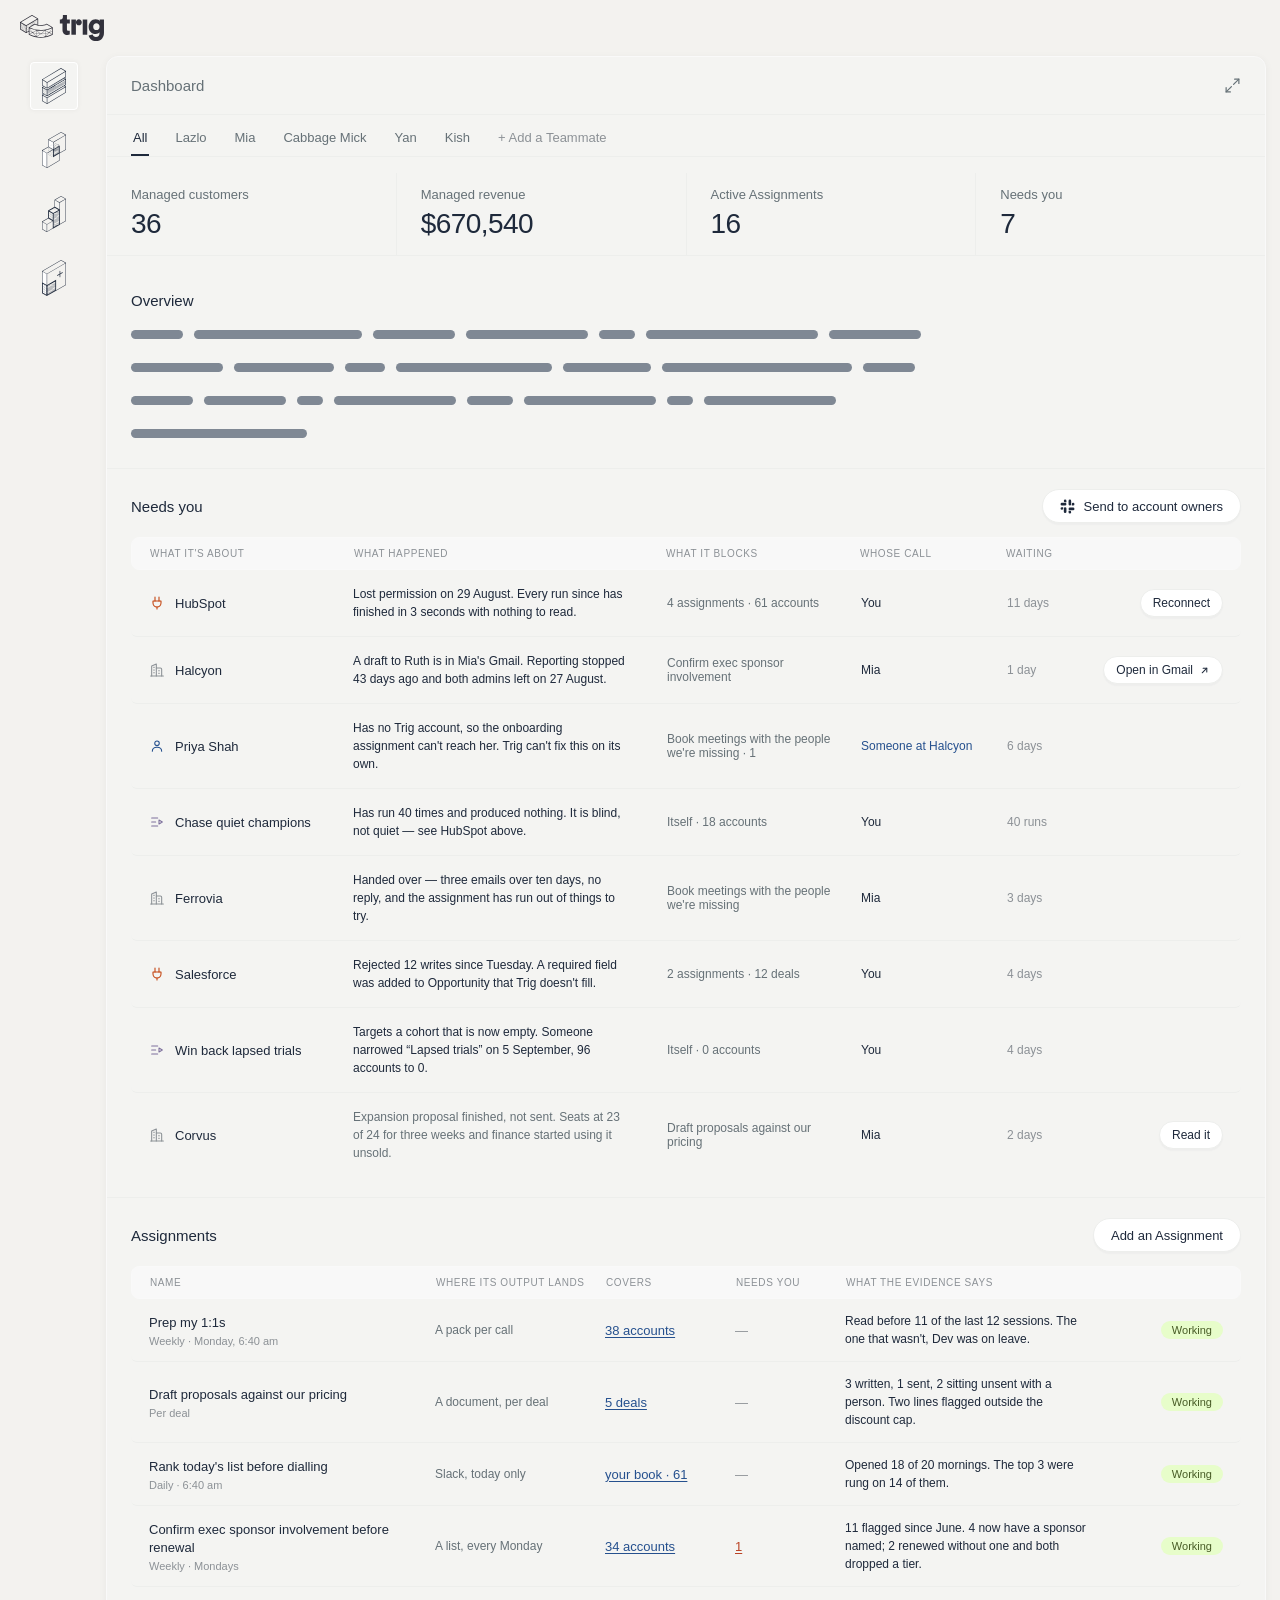
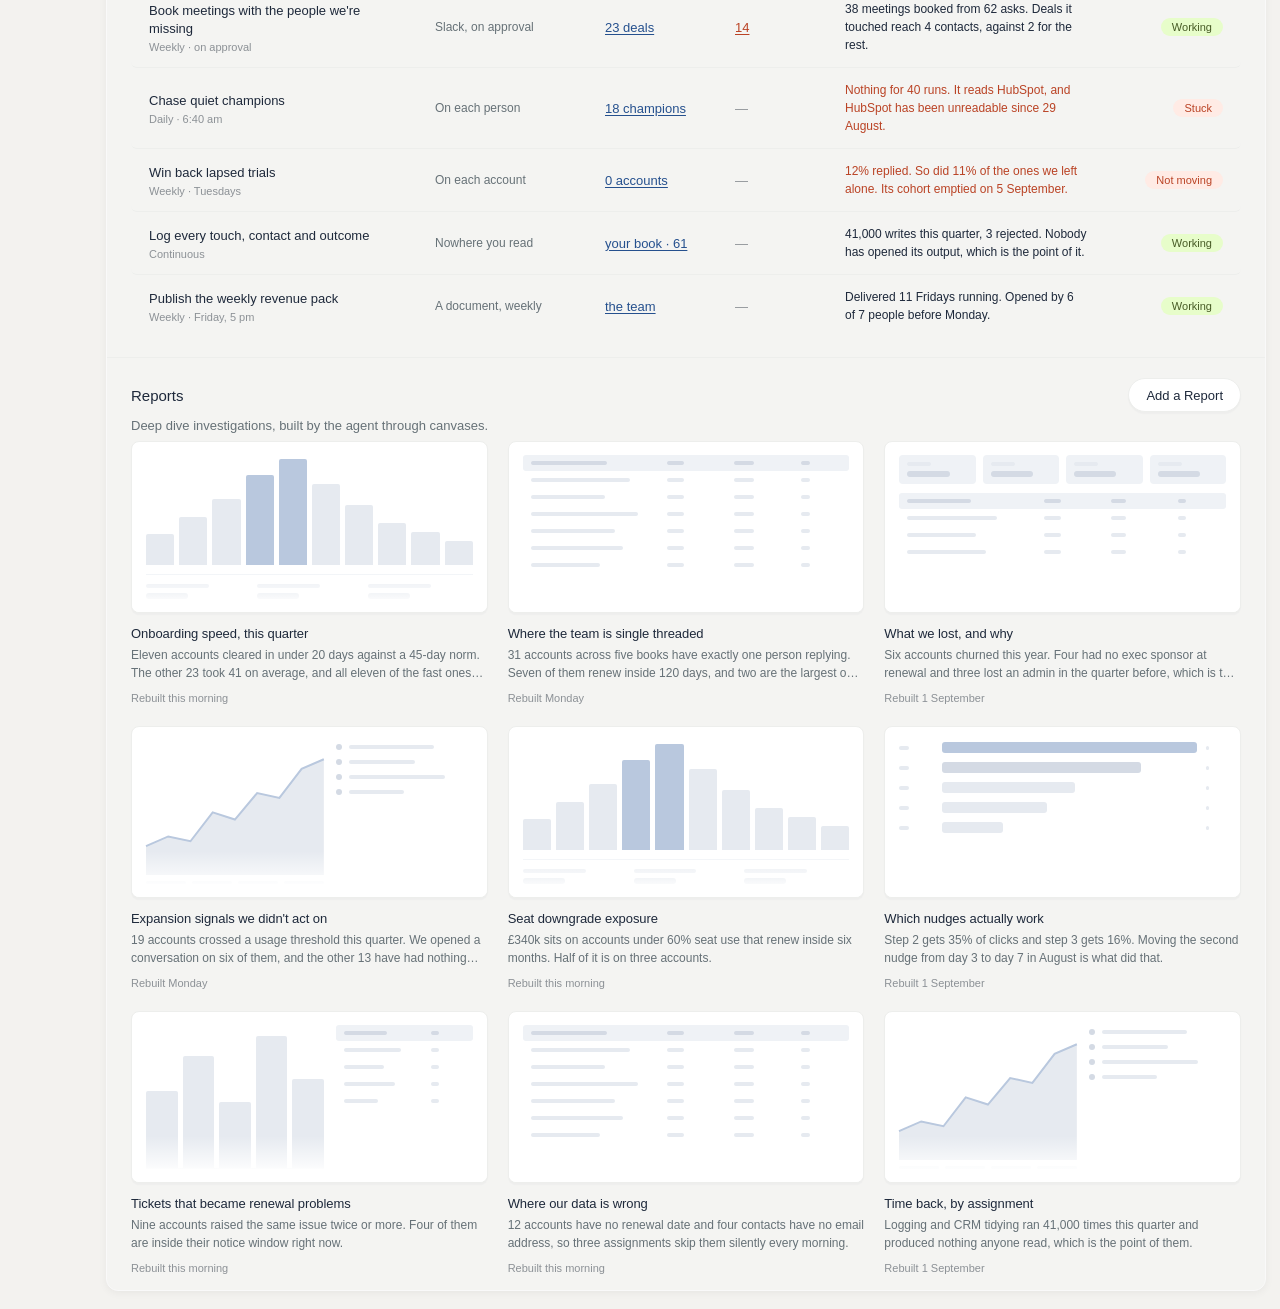
==== index.html @ 03ea517f "Trig prototype: shell, dashboard, needs, assignments, reports" ====
<!doctype html>
<html lang="en-GB">
<head>
<meta charset="utf-8">
<meta name="viewport" content="width=device-width, initial-scale=1">
<title>Dashboard &middot; Trig</title>
<link rel="stylesheet" href="styles.css">
</head>
<body data-section="dashboard" data-page="dashboard">
<div class="app">

  <div class="body" data-shell>

    <main class="panel">

      <div class="titlebar">
        <h1>Dashboard</h1>
        <span class="expand" aria-hidden="true"><svg width="17" height="17" viewBox="0 0 24 24" fill="none" stroke="currentColor" stroke-width="1.7" stroke-linecap="round" stroke-linejoin="round"><path d="M15 3h6v6"/><path d="M9 21H3v-6"/><path d="M21 3l-7.5 7.5"/><path d="M3 21l7.5-7.5"/></svg></span>
      </div>

      <nav class="tabs" aria-label="Teammates">
      <a class="tab" href="#" aria-current="true">All</a>
      <a class="tab" href="#" >Lazlo</a>
      <a class="tab" href="#" >Mia</a>
      <a class="tab" href="#" >Cabbage Mick</a>
      <a class="tab" href="#" >Yan</a>
      <a class="tab" href="#" >Kish</a>
      <a class="tab add" href="#">+ Add a Teammate</a>
      </nav>

      <dl class="stats">
      <div class="stat"><dt>Managed customers</dt><dd>36</dd></div>
      <div class="stat"><dt>Managed revenue</dt><dd>$670,540</dd></div>
      <div class="stat"><dt>Active Assignments</dt><dd>16</dd></div>
      <div class="stat"><dt>Needs you</dt><dd id="needs-count">3</dd></div>
      </dl>

      <section class="overview">
        <h2>Overview</h2>
        <div class="line"><span class="flow prose"><i style="width:52px"></i><i style="width:168px"></i><i style="width:82px"></i><i style="width:122px"></i><i style="width:36px"></i><i style="width:172px"></i><i style="width:92px"></i></span></div>
        <div class="line"><span class="flow prose"><i style="width:92px"></i><i style="width:100px"></i><i style="width:40px"></i><i style="width:156px"></i><i style="width:88px"></i><i style="width:190px"></i><i style="width:52px"></i></span></div>
        <div class="line"><span class="flow prose"><i style="width:62px"></i><i style="width:82px"></i><i style="width:26px"></i><i style="width:122px"></i><i style="width:46px"></i><i style="width:132px"></i><i style="width:26px"></i><i style="width:132px"></i></span></div>
        <div class="line"><span class="flow prose"><i style="width:176px"></i></span></div>
      </section>

      <section>
        <div class="section-head">
          <h2>Needs you</h2>
          <button class="btn" type="button"><svg width="15" height="15" viewBox="0 0 24 24" fill="currentColor" aria-hidden="true"><path d="M5.1 15.1a2.1 2.1 0 1 1-2.1-2.1h2.1v2.1Zm1 0a2.1 2.1 0 0 1 4.2 0v5.2a2.1 2.1 0 1 1-4.2 0v-5.2Z"/><path d="M8.2 5.1a2.1 2.1 0 1 1 2.1-2.1v2.1H8.2Zm0 1a2.1 2.1 0 0 1 0 4.2H3a2.1 2.1 0 1 1 0-4.2h5.2Z"/><path d="M18.9 8.2a2.1 2.1 0 1 1 2.1 2.1h-2.1V8.2Zm-1 0a2.1 2.1 0 0 1-4.2 0V3a2.1 2.1 0 1 1 4.2 0v5.2Z"/><path d="M15.8 18.9a2.1 2.1 0 1 1-2.1 2.1v-2.1h2.1Zm0-1a2.1 2.1 0 0 1 0-4.2H21a2.1 2.1 0 1 1 0 4.2h-5.2Z"/></svg> Send to account owners</button>
        </div>
        <div class="table needs" id="needs-list"></div>
      </section>

      <div class="divider"></div>

      <section>
        <div class="section-head">
          <h2>Assignments</h2>
          <button class="btn" type="button">Add an Assignment</button>
        </div>
        <p class="filter-note" id="assignments-note"></p>
        <div class="table assignments" id="assignments-list"></div>
      </section>

      <div class="divider"></div>

      <section class="pad-bottom">
        <div class="section-head">
          <div>
            <h2>Reports</h2>
          </div>
          <button class="btn" type="button">Add a Report</button>
        </div>
        <p class="section-sub">Deep dive investigations, built by the agent through canvases.</p>
        <p class="filter-note" id="reports-note"></p>
        <div class="reports-grid" id="reports-grid"></div>
      </section>

    </main>
  </div>
</div>
<div id="scrim" data-open="false"></div>
<aside id="drawer" data-open="false" aria-label="Review"></aside>
<script type="module" src="shell.js"></script>
<script type="module" src="filter.js"></script>
<script type="module" src="needs.js"></script>
<script type="module" src="reports.js"></script>
<script type="module" src="assignments.js"></script>
</body>
</html>
---- styles.css ----
/* Trig prototype — the "countries" layer.
   Tokens lifted from Core 2026, node 1945-17562. */

:root {
  --page:   #f3f2ef;
  --panel:  #f4f4f2;
  --panel2: #f8f8f8;
  --edge:   #f9f9f9;
  --rule:   #edeeec;
  --white:  #ffffff;
  --hair:   #dbdbdb;

  --ink:    #1e293b;
  --ink-2:  #667177;
  --ink-3:  #8c9196;

  --shadow-card: 0 2px 8px 0 rgba(0, 0, 0, 0.05);
  --shadow-nav:  0 2px 1px rgba(140, 145, 150, 0.05);

  /* flow — the three greek weights */
  --flow-1: #7f8894; /* prose */
  --flow-2: #9aa0aa; /* names */
  --flow-3: #c3c7cd; /* data */

  --good-bg: #e7fdca;
  --good-fg: #475b25;

  /* Type. Five sizes, all of them already load-bearing in the Assignments
     table: 10 column heads, 11 secondary, 12 body, 13 row content,
     15 titles. Nothing in a layout may invent a sixth. The one exception
     is --t-figure, for the dashboard's hero numbers only. */
  --t-label: 10px;
  --t-xs:    11px;
  --t-sm:    12px;
  --t-md:    13px;
  --t-lg:    15px;
  --t-figure: 28px;

  /* Leading is bound to the size, so a component can't set its own. */
  --lh-xs: 16px;
  --lh-sm: 18px;
  --lh-md: 20px;
  --lh-lg: 22px;

  --r-sm: 4px;
  --r-md: 8px;
  --r-lg: 12px;
  --r-pill: 48px;
}

*, *::before, *::after { box-sizing: border-box; }

html, body {
  margin: 0;
  padding: 0;
  background: var(--page);
  color: var(--ink);
  font-family: "Helvetica Neue", Inter, -apple-system, BlinkMacSystemFont, Roboto, "Segoe UI", sans-serif;
  -webkit-font-smoothing: antialiased;
  -moz-osx-font-smoothing: grayscale;
}

/* ---------------------------------------------------------------- shell */

.app { min-height: 100vh; display: flex; flex-direction: column; }

.logobar { height: 56px; display: flex; align-items: center; padding: 0 20px; flex: none; }
.logobar img { width: 84px; height: auto; display: block; }

.body { position: relative; flex-grow: 1; display: flex; gap: 12px; padding: 0 14px 18px; min-height: 0; }

/* ------------------------------------------------------------------ rail
   Figma node 1952:17944. 48px tiles, 4px radius, 16px gap, 16/6 padding.
   Interaction ported from frontend/src/layout/components/SideNav. */

.rail {
  width: 80px; flex: none;
  display: flex; flex-direction: column; align-items: center;
  padding: 6px 16px;
  gap: 16px;
}
.rail a {
  width: 48px; height: 48px; border-radius: var(--r-sm);
  display: flex; align-items: center; justify-content: center;
  text-decoration: none; position: relative;
  border: 0.5px solid transparent;
  transition: background-color 120ms ease, border-color 120ms ease;
}
.rail a img { width: 24px; height: 36px; display: block; }

/* hover — bg only, no border (matches hover:bg-grey-100) */
.rail a:hover { background: var(--panel); }

/* active — bg + hairline white border + the 2px ambient shadow */
.rail a[aria-current="page"] {
  background: var(--panel);
  border-color: var(--white);
  filter: drop-shadow(0 0 2px rgba(0, 0, 0, 0.05));
}

/* ---------------------------------------------------------------- subnav
   Overlays when hovered; takes layout space when pinned. */

.subnav {
  position: absolute; left: 94px; top: 0; bottom: 0; z-index: 5;
  width: 200px; flex: none;
  background: var(--panel2);
  border: 1px solid var(--white);
  border-radius: var(--r-lg);
  box-shadow: var(--shadow-card);
  display: flex; flex-direction: column;
  overflow: hidden;
  opacity: 0; visibility: hidden; transform: translateX(-6px);
  transition: opacity 120ms ease, transform 120ms ease, visibility 0s linear 120ms;
}
.subnav[data-open="true"] {
  opacity: 1; visibility: visible; transform: none;
  transition: opacity 120ms ease, transform 120ms ease, visibility 0s;
}
.app[data-pinned="true"] .subnav { position: relative; left: 0; }

.subnav header {
  display: flex; align-items: center; justify-content: space-between;
  padding: 12px 16px; border-bottom: 1px solid var(--rule);
}
.subnav header h2 { margin: 0; font-size: var(--t-md); font-weight: 500; }
.subnav .pin {
  border: 0; background: none; padding: 4px; margin: -4px;
  color: var(--ink-2); cursor: pointer; display: flex; line-height: 0;
}
.subnav .pin:hover { color: var(--ink); }
.app[data-pinned="true"] .subnav .pin { color: var(--ink); }
.app[data-pinned="true"] .subnav .pin svg { transform: rotate(180deg); }

.subnav ul { list-style: none; margin: 0; padding: 8px; display: flex; flex-direction: column; gap: 2px; }
.subnav li a {
  display: block; padding: 8px 12px; border-radius: 6px;
  font-size: var(--t-md); color: var(--ink); text-decoration: none;
}
.subnav li a:hover { background: var(--panel); }
.subnav li a[aria-current="page"] { background: var(--white); box-shadow: var(--shadow-nav); font-weight: 500; }

.panel {
  flex-grow: 1; min-width: 0;
  background: var(--panel);
  border: 1px solid var(--edge);
  border-radius: var(--r-lg);
  box-shadow: var(--shadow-card);
  display: flex; flex-direction: column;
  overflow: hidden;
}

/* ------------------------------------------------------------- titlebar */

.titlebar {
  position: relative; height: 58px; flex: none;
  display: flex; align-items: center; padding: 0 24px;
  border-bottom: 1px solid var(--rule);
}
.titlebar h1 { margin: 0; font-size: var(--t-lg); font-weight: 400; color: var(--ink-2); }
.titlebar .expand { position: absolute; right: 24px; color: var(--ink-2); display: flex; }

/* ----------------------------------------------------------------- tabs */

.tabs {
  display: flex; align-items: flex-end; gap: 24px;
  padding: 15px 24px 0;
  border-bottom: 1px solid var(--rule);
}
.tab {
  font-size: var(--t-md); color: var(--ink-2); text-decoration: none;
  padding: 0 2px 9px; border-bottom: 2px solid transparent;
}
.tab[aria-current="true"] { color: var(--ink); border-bottom-color: var(--ink); }
.tab.add { color: var(--ink-3); }

/* ---------------------------------------------------------------- stats */

.stats { display: flex; border-bottom: 1px solid var(--rule); }
.stat { flex: 1 1 0; padding: 14px 24px; min-width: 0; }
.stat + .stat { border-left: 1px solid var(--rule); }
.stat dt { font-size: var(--t-md); color: var(--ink-2); margin: 0 0 5px; }
.stat dd {
  margin: 0; font-size: var(--t-figure); line-height: 34px; font-weight: 300;
  letter-spacing: -0.02em; font-variant-numeric: tabular-nums;
}

/* -------------------------------------------------------------- section */

.section-head {
  display: flex; align-items: center; justify-content: space-between;
  padding: 20px 24px 14px;
}
.section-head h2 { margin: 0; font-size: var(--t-lg); font-weight: 500; }

.btn {
  display: inline-flex; align-items: center; gap: 9px;
  height: 34px; padding: 0 17px;
  border: 1px solid var(--rule); border-radius: var(--r-pill);
  background: var(--white); box-shadow: var(--shadow-nav);
  font: inherit; font-size: var(--t-md); font-weight: 500; color: var(--ink);
  text-decoration: none; cursor: pointer;
}

.divider { height: 1px; background: var(--rule); margin-top: 20px; }

/* ----------------------------------------------------------------- flow
   Unreadable by design: structure only, no content to assess yet. */

.flow { display: inline-flex; align-items: center; flex-wrap: wrap; gap: 8px; }
.flow i {
  display: block; height: 4px; border-radius: 2px;
  background: var(--flow-3);
}
.flow.prose { gap: 11px; }
.flow.prose i { height: 9px; border-radius: 5px; background: var(--flow-1); }
.flow.name { gap: 9px; }
.flow.name i { height: 5px; border-radius: 3px; background: var(--flow-2); }
.flow.cell i { background: var(--flow-2); }

.overview { padding: 20px 24px 26px; border-bottom: 1px solid var(--rule); }
.overview h2 { margin: 0 0 16px; font-size: var(--t-lg); font-weight: 500; }
.overview .line + .line { margin-top: 15px; }

/* ---------------------------------------------------------------- table */

.table { padding: 0 24px; }
.table .row {
  display: grid;
  grid-template-columns: 1fr 300px 300px 300px 300px;
  align-items: center;
}
.table.has-status .row { grid-template-columns: 1fr 300px 300px 300px 300px 190px; }

.table .row.head {
  background: var(--panel2);
  border: 1px solid var(--edge);
  border-radius: var(--r-md);
  padding: 10px 18px;
  font-size: var(--t-label);
  letter-spacing: 0.06em;
  text-transform: uppercase;
  color: var(--ink-3);
}
.table .row.item { padding: 15px 18px; border-bottom: 1px solid var(--rule); }
.table .row.item:last-child { border-bottom: 0; }

.status-good {
  display: inline-block; width: 34px; height: 10px; border-radius: 5px;
  background: var(--good-fg); opacity: 0.55;
  box-shadow: 0 0 0 5px var(--good-bg);
  margin-left: 5px;
}
.status-idle { display: inline-flex; align-items: center; gap: 7px; }
.status-idle::before {
  content: ""; width: 9px; height: 9px; border-radius: 50%;
  border: 1.5px solid var(--flow-2);
}
.status-idle::after {
  content: ""; width: 34px; height: 4px; border-radius: 2px; background: var(--flow-2);
}

/* ---------------------------------------------------------------- cards */

.cards { padding: 0 24px 8px; display: flex; flex-wrap: wrap; gap: 14px; }
.cards .card {
  flex: 1 1 calc(33.333% - 10px); min-width: 0; height: 64px;
  background: var(--panel2);
  border: 1px solid var(--edge);
  border-radius: var(--r-md);
  box-shadow: var(--shadow-nav);
}

.pad-bottom { padding-bottom: 8px; }

/* ---------------------------------------------------------- needs action */

.table.needs .row { grid-template-columns: 186px 1fr 176px 128px 66px 132px; gap: 18px; }
.table .row.need { cursor: pointer; border-radius: 6px; }
.table .row.need:hover { background: var(--panel2); }
.table .row.need:focus-visible { outline: 2px solid var(--ink); outline-offset: -2px; }
.table .row.need[data-selected] { background: var(--white); box-shadow: var(--shadow-nav); }

.need-name { display: flex; align-items: center; gap: 10px; font-size: var(--t-md); font-weight: 500; padding-right: 12px; }

/* The subject glyph is the only thing that says whether a row is about a
   customer or about our own plumbing. It changes whether you act at all. */
.need-glyph { width: 16px; height: 16px; flex: none; color: var(--ink-3); }
.need-glyph svg { width: 16px; height: 16px; display: block; }
.need[data-subject="tool"]       .need-glyph { color: #c2410c; }
.need[data-subject="assignment"] .need-glyph { color: #7c6f9c; }
.need[data-subject="person"]     .need-glyph { color: #25508e; }

/* "whose" carries the yours / someone-else's split at row level */
.need-meta.whose { color: var(--ink); }
.need[data-subject="person"] .need-meta.whose { color: #25508e; }

.drawer-kind {
  display: flex; align-items: center; gap: 7px;
  margin: 0 0 6px !important; font-size: var(--t-xs); letter-spacing: 0.06em;
  text-transform: uppercase; color: var(--ink-3) !important;
}

.need-line { font-size: var(--t-sm); line-height: var(--lh-sm); padding-right: 24px; }
.need-meta { font-size: var(--t-sm); color: var(--ink-2); }
.need-age  { font-size: var(--t-sm); color: var(--ink-3); font-variant-numeric: tabular-nums; }
.need-verb { display: flex; justify-content: flex-end; }

.btn.sm { height: 28px; padding: 0 12px; font-size: var(--t-sm); gap: 6px; }
.btn.primary { background: var(--ink); border-color: var(--ink); color: var(--white); }

/* --------------------------------------------------------------- drawer */

#scrim {
  position: fixed; inset: 0; background: rgba(0, 0, 0, 0.1); z-index: 40;
  opacity: 0; visibility: hidden; transition: opacity 140ms ease, visibility 0s linear 140ms;
}
#scrim[data-open="true"] { opacity: 1; visibility: visible; transition: opacity 140ms ease, visibility 0s; }

#drawer {
  position: fixed; top: 12px; right: 12px; bottom: 12px; width: 640px; z-index: 50;
  background: var(--panel);
  border: 1px solid var(--white);
  border-radius: var(--r-lg);
  box-shadow: 0 24px 48px rgba(15, 12, 8, 0.16), 0 8px 16px rgba(15, 12, 8, 0.08);
  display: flex; flex-direction: column; overflow: hidden;
  transform: translateX(16px); opacity: 0; visibility: hidden;
  transition: transform 160ms ease, opacity 160ms ease, visibility 0s linear 160ms;
}
#drawer[data-open="true"] {
  transform: none; opacity: 1; visibility: visible;
  transition: transform 160ms ease, opacity 160ms ease, visibility 0s;
}

#drawer header {
  display: flex; align-items: flex-start; justify-content: space-between; gap: 16px;
  padding: 18px 22px 15px; border-bottom: 1px solid var(--rule); flex: none;
}
#drawer header h2 { margin: 0 0 4px; font-size: var(--t-lg); font-weight: 500; letter-spacing: -0.005em; }
#drawer header p  { margin: 0; font-size: var(--t-sm); color: var(--ink-2); }

.icon-btn {
  border: 0; background: none; padding: 5px; margin: -5px; line-height: 0;
  color: var(--ink-2); cursor: pointer; border-radius: 5px;
}
.icon-btn:hover:not(:disabled) { color: var(--ink); background: var(--panel2); }
.icon-btn:disabled { opacity: 0.3; cursor: default; }

.drawer-body { flex-grow: 1; overflow-y: auto; padding: 4px 22px 20px; }
.drawer-body h3 {
  margin: 20px 0 8px; font-size: var(--t-xs); font-weight: 500;
  letter-spacing: 0.06em; text-transform: uppercase; color: var(--ink-3);
}
/* ONE list component, not one per surface. These were scoped to
   .drawer-body, so every list in a canvas fell back to the UA defaults:
   16px, disc bullets, 40px indent. That was the bad leading. */

ul.ev, ol.steps { margin: 0; padding: 0; list-style: none; }
ul.ev li, ol.steps li {
  font-size: var(--t-sm); line-height: var(--lh-sm);
  padding: 3px 0 3px 19px; position: relative;
}
ul.ev li::before {
  content: ""; position: absolute; left: 4px; top: 9px;
  width: 4px; height: 4px; border-radius: 50%; background: var(--ink-3);
}
.drawer-body ul.ev li::before { background: #f97d5e; }
ol.steps { counter-reset: s; }
ol.steps li::before {
  counter-increment: s; content: counter(s);
  position: absolute; left: 2px; top: 3px;
  font-size: var(--t-xs); color: var(--ink-3); font-variant-numeric: tabular-nums;
}

.artefact {
  background: var(--white); border: 1px solid var(--rule);
  border-radius: var(--r-md); padding: 13px 15px; margin-top: 2px;
}
.artefact-meta { margin: 0 0 8px; font-size: var(--t-xs); color: var(--ink-2); }
.artefact-body { margin: 0; font-size: var(--t-md); line-height: var(--lh-lg); }

#drawer footer { flex: none; border-top: 1px solid var(--rule); padding: 15px 22px 16px; }
#drawer .actions { display: flex; gap: 8px; flex-wrap: wrap; }
#drawer .after { margin: 11px 0 0; font-size: var(--t-sm); line-height: var(--lh-sm); color: var(--ink-2); }
#drawer .pager {
  display: flex; align-items: center; justify-content: flex-end; gap: 12px;
  margin-top: 13px; padding-top: 12px; border-top: 1px solid var(--rule);
  font-size: var(--t-sm); color: var(--ink-2); font-variant-numeric: tabular-nums;
}

.need[data-kind="ready"] .need-line { color: var(--ink-2); }

/* --------------------------------------------------------------- reports
   The thumbnail is a shape signature, not a loading state: a real
   miniature of the report's layout, drawn in one restrained ink. */

:root {
  --sk-1: #d4dae4; /* a filled element */
  --sk-2: #e6eaf0; /* a quiet element */
  --sk-3: #eff2f6; /* a rule or a track */
  --sk-hot: #b9c8de; /* the emphasised one */
}

.section-sub { margin: -8px 0 0; padding: 0 24px 4px; font-size: var(--t-md); color: var(--ink-2); }

.reports-grid {
  padding: 4px 24px 8px;
  display: grid; grid-template-columns: repeat(3, minmax(0, 1fr)); gap: 22px 20px;
}

.report { min-width: 0; }
.report h3 { margin: 13px 0 5px; font-size: var(--t-md); font-weight: 500; letter-spacing: -0.005em; }
.report .blurb {
  margin: 0; font-size: var(--t-sm); line-height: var(--lh-sm); color: var(--ink-2);
  display: -webkit-box; -webkit-line-clamp: 2; -webkit-box-orient: vertical; overflow: hidden;
}
.report .age { margin: 10px 0 0; font-size: var(--t-xs); color: var(--ink-3); }

.thumb {
  position: relative; height: 172px; overflow: hidden;
  background: var(--white);
  border: 1px solid var(--rule);
  border-radius: var(--r-md);
  box-shadow: var(--shadow-nav);
  transition: transform 140ms ease, box-shadow 140ms ease, border-color 140ms ease;
}
.report:hover .thumb {
  transform: translateY(-2px);
  box-shadow: 0 6px 16px rgba(0, 0, 0, 0.07);
  border-color: var(--hair);
}
.thumb-inner { padding: 13px 14px; height: 100%; display: flex; flex-direction: column; gap: 9px; }

/* the top of a longer document, not a card that ends */
.thumb-fade {
  position: absolute; left: 0; right: 0; bottom: 0; height: 46px;
  background: linear-gradient(to bottom, rgba(255,255,255,0), #fff 82%);
  pointer-events: none;
}

/* ---- skeleton primitives ---- */

.sk-b { display: block; height: 4px; border-radius: 2px; background: var(--sk-2); }
.sk-b.strong { background: var(--sk-1); }
.sk-b.h6 { height: 6px; border-radius: 3px; }
.sk-b.w14 { width: 14%; } .sk-b.w20 { width: 20%; } .sk-b.w22 { width: 22%; }
.sk-b.w26 { width: 26%; } .sk-b.w28 { width: 28%; } .sk-b.w30 { width: 30%; }
.sk-b.w34 { width: 34%; } .sk-b.w40 { width: 40%; } .sk-b.w50 { width: 50%; }
.sk-b.w56 { width: 56%; } .sk-b.w60 { width: 60%; } .sk-b.w70 { width: 70%; }

.sk-row { display: flex; gap: 7px; flex: none; }
.sk-row.tight { gap: 6px; }
.sk-tile {
  flex: 1 1 0; min-width: 0; background: var(--sk-3); border-radius: 4px;
  padding: 7px 8px; display: flex; flex-direction: column; gap: 5px;
}
.sk-tile.flat { background: none; padding: 0; }

.sk-table { display: flex; flex-direction: column; gap: 1px; flex: none; }
.sk-table.tall { gap: 1px; }
.sk-table.flush { flex: 1 1 0; }
.sk-tr {
  display: grid; grid-template-columns: 1fr 58px 58px 40px; gap: 9px;
  align-items: center; padding: 6px 8px; border-radius: 3px;
}
.sk-table.flush .sk-tr { grid-template-columns: 1fr 34px; }
.sk-tr.head { background: var(--sk-3); }
.sk-tr.head .sk-b { background: var(--sk-1); }

.sk-split { display: flex; gap: 12px; flex: 1 1 auto; min-height: 0; }
.sk-chart { flex: 1.3 1 0; min-width: 0; display: flex; flex-direction: column; }
.sk-chart svg { width: 100%; flex: 1 1 auto; display: block; overflow: visible; }
.sk-area { fill: var(--sk-2); }
.sk-line-p { fill: none; stroke: var(--sk-hot); stroke-width: 2; vector-effect: non-scaling-stroke; }
.sk-axis { display: flex; gap: 6px; margin-top: 6px; }
.sk-axis i { flex: 1 1 0; height: 3px; border-radius: 2px; background: var(--sk-3); }

.sk-list { flex: 1 1 0; min-width: 0; display: flex; flex-direction: column; gap: 9px; padding-top: 4px; }
.sk-li { display: flex; align-items: center; gap: 7px; }
.sk-dot { width: 6px; height: 6px; border-radius: 50%; background: var(--sk-1); flex: none; }
.sk-li .sk-b { flex: 0 0 auto; }

.sk-funnel { display: flex; flex-direction: column; gap: 9px; padding-top: 2px; }
.sk-fr { display: grid; grid-template-columns: 34px 1fr 20px; gap: 9px; align-items: center; }
.sk-fr .sk-bar { height: 11px; border-radius: 3px; background: var(--sk-2); }
.sk-fr:first-child .sk-bar { background: var(--sk-hot); }
.sk-fr:nth-child(2) .sk-bar { background: var(--sk-1); }

.sk-cols { display: flex; align-items: flex-end; gap: 5px; flex: 1 1 auto; min-height: 54px; }
.sk-cols.short { min-height: 0; }
.sk-col { flex: 1 1 0; background: var(--sk-2); border-radius: 2px 2px 0 0; }
.sk-col.hot { background: var(--sk-hot); }
.sk-baseline { height: 1px; background: var(--sk-3); flex: none; }

/* ----------------------------------------------------------- assignments */

.table.assignments .row { grid-template-columns: 268px 152px 112px 92px 1fr 118px; gap: 18px; }
.table .row.item.asg { cursor: pointer; border-radius: 6px; padding: 13px 18px; }
.table .row.item.asg:hover { background: var(--panel2); }
.table .row.item.asg:focus-visible { outline: 2px solid var(--ink); outline-offset: -2px; }
.table .row.item.asg[aria-current="true"] { background: var(--white); box-shadow: var(--shadow-nav); }

.asg-name { display: flex; flex-direction: column; gap: 3px; min-width: 0; padding-right: 12px; }
.asg-title { font-size: var(--t-md); font-weight: 500; line-height: var(--lh-sm); }
.asg-cadence { font-size: var(--t-xs); color: var(--ink-3); }

.asg-meta { font-size: var(--t-sm); color: var(--ink-2); }
.asg-evidence { font-size: var(--t-sm); line-height: var(--lh-sm); }
.asg[data-state="bad"] .asg-evidence { color: #ba4325; }

/* every count is a door */
.asg-door { font-size: var(--t-md); color: #25508e; text-decoration: underline; text-underline-offset: 2px; }
.asg-door.needs { font-weight: 500; color: #ba4325; }
.asg-door.none { color: var(--ink-3); text-decoration: none; }

.asg-state { display: flex; justify-content: flex-end; }
.pill {
  display: inline-flex; align-items: center; border-radius: var(--r-pill);
  padding: 3px 11px; font-size: var(--t-xs); font-weight: 500; white-space: nowrap;
  background: var(--good-bg); color: var(--good-fg);
}
.asg[data-state="bad"] .pill { background: #ffebe5; color: #ba4325; }

/* ------------------------------------------------- dedicated section page
   Same list, composed differently: the section header becomes the page
   title and its action moves into the titlebar. No new components. */

.titlebar-actions { position: absolute; right: 24px; display: flex; align-items: center; gap: 16px; }
.titlebar-actions .expand { position: static; }
.titlebar h1 { font-size: var(--t-lg); }
body:not([data-page="dashboard"]) .titlebar h1 { font-weight: 500; color: var(--ink); }

section.full { padding-top: 18px; }
section.full > .table, section.full > .reports-grid { padding-top: 0; }
.section-sub.flush { margin: 0 0 16px; padding: 0 24px; }

/* the filter says what it cannot do, rather than quietly doing nothing */
.filter-note { margin: 0 0 12px; padding: 0 24px; font-size: var(--t-sm); color: var(--ink-3); }
.filter-note:empty { display: none; }

/* The narrow variant of the assignments table: identical rows, identical
   padding and rules, with the cells that don't fit hidden. */
.table.assignments.narrow { padding: 0; }
.table.assignments.narrow .row { grid-template-columns: 1fr auto; gap: 12px; }
.table.assignments.narrow .asg-meta,
.table.assignments.narrow .asg-door,
.table.assignments.narrow .asg-evidence { display: none; }
.table.assignments.narrow .pill { padding: 2px 8px; }

/* --------------------------------------------------------- stepped view */

.stepped { display: flex; gap: 0; min-height: 620px; }
.col { min-width: 0; }
/* 24px matches .table, so a row sits at the same x whether the table is
   full width or is column 1. Without it the list shifts 10px on select. */
.col-list { width: 344px; flex: none; border-right: 1px solid var(--rule); padding: 0 24px 14px; }
.col-subjects { width: 308px; flex: none; border-right: 1px solid var(--rule); padding: 0 16px 12px; }
.col-canvas { flex: 1 1 0; padding: 4px 26px 24px; min-width: 0; }
.stepped.collapsed .col-canvas { padding-left: 26px; }



.subj {
  display: flex; flex-direction: column; gap: 2px; width: 100%; text-align: left;
  border: 0; background: none; font: inherit; cursor: pointer;
  padding: 9px 10px; border-radius: 6px; color: var(--ink);
}
.subj:hover { background: var(--panel2); }
.subj.on { background: var(--white); box-shadow: var(--shadow-nav); }






.subj-name { font-size: var(--t-md); }
.subj-sub { font-size: var(--t-xs); color: var(--ink-3); }

.run-chip {
  display: inline-flex; align-items: center; gap: 7px; margin: 0 0 10px 10px;
  background: var(--panel); border: 1px solid var(--rule); border-radius: var(--r-pill);
  padding: 4px 11px; font-size: var(--t-xs); color: var(--ink-2);
}
.grp {
  padding: 12px 10px 5px; font-size: var(--t-label); letter-spacing: 0.06em;
  text-transform: uppercase; color: var(--ink-3);
}
.grp.warn { color: #ba4325; }

/* ---- canvas ---- */

.col-canvas h2 { margin: 14px 0 5px; font-size: var(--t-lg); font-weight: 500; letter-spacing: -0.005em; }
.col-canvas .tag {
  display: inline-block; vertical-align: 3px; margin-left: 6px;
  background: var(--panel); border-radius: var(--r-pill);
  padding: 3px 10px; font-size: var(--t-xs); font-weight: 500; color: var(--ink-2);
}
.canvas-meta { margin: 0; font-size: var(--t-sm); line-height: var(--lh-sm); color: var(--ink-2); max-width: 720px; }
.canvas-body { max-width: 720px; }
.canvas-body h3 {
  margin: 18px 0 6px; font-size: var(--t-label); font-weight: 500;
  letter-spacing: 0.06em; text-transform: uppercase; color: var(--ink-3);
}
.canvas-body h3:first-child { margin-top: 12px; }
.canvas-actions { display: flex; gap: 8px; flex-wrap: wrap; margin-top: 14px; }
.canvas-after { margin: 12px 0 0; font-size: var(--t-sm); line-height: var(--lh-sm); color: var(--ink-2); max-width: 620px; }
.canvas-after.cost { color: #ba4325; }

.verdict { margin: 12px 0 0; font-size: var(--t-md); line-height: var(--lh-md); border-radius: var(--r-md); padding: 14px 16px; max-width: 760px; }
.verdict.ok  { background: #d2fbef; color: #077764; }
.verdict.bad { background: #fff6f4; color: #ba4325; }

.collapse-note {
  display: flex; align-items: flex-start; gap: 10px; margin: 12px 0 0;
  font-size: var(--t-sm); line-height: var(--lh-sm); color: var(--ink-2); max-width: 720px;
}
.collapse-note svg { flex: none; margin-top: 4px; }
.collapse-note strong { color: var(--ink); font-weight: 500; }

.proof { display: flex; flex-direction: column; }
.proof-row { display: flex; gap: 14px; align-items: baseline; padding: 9px 0; border-bottom: 1px solid var(--rule); }
.proof-n { width: 62px; flex: none; font-size: var(--t-lg); font-weight: 500; font-variant-numeric: tabular-nums; }
.proof-row > div { display: flex; flex-direction: column; gap: 2px; }
.proof-l { font-size: var(--t-md); }
.proof-s { font-size: var(--t-xs); color: var(--ink-3); }

.set-table { padding: 0; }
.set-table .row { grid-template-columns: 150px 88px 1fr 300px; gap: 16px; }
.set-table .row.item { padding: 10px 14px; border-bottom: 1px solid var(--rule); font-size: var(--t-sm); line-height: var(--lh-sm); }
.set-table .row.head { padding: 9px 14px; }

/* ---- sequence: every output stacked, with an index that jumps ---- */

.seq-index { display: flex; flex-wrap: wrap; gap: 7px; margin: 14px 0 4px; }
.seq-chip {
  display: inline-flex; align-items: center; gap: 8px;
  background: var(--panel); border: 1px solid var(--rule); border-radius: var(--r-pill);
  padding: 5px 13px; font-size: var(--t-sm); white-space: nowrap;
}
.seq-chip.on { background: var(--white); box-shadow: var(--shadow-nav); }
.seq-chip em { font-style: normal; color: var(--ink-3); font-size: var(--t-xs); }
.seq-chip .d { width: 6px; height: 6px; border-radius: 50%; background: #25508e; }
.seq-chip .d.read { background: var(--sk-1); }

.canvas-body.wide { max-width: none; }

.seq-part { border: 1px solid var(--rule); border-radius: var(--r-md); background: var(--white); margin-top: 14px; }
.seq-part header {
  display: flex; align-items: baseline; gap: 12px;
  padding: 12px 16px; border-bottom: 1px solid var(--rule); background: var(--panel2);
  border-radius: var(--r-md) var(--r-md) 0 0;
}
.seq-when { font-size: var(--t-md); font-weight: 500; font-variant-numeric: tabular-nums; }
.seq-name { font-size: var(--t-md); font-weight: 500; }
.seq-meta { font-size: var(--t-sm); color: var(--ink-2); }
.seq-state { margin-left: auto; font-size: var(--t-xs); color: var(--ink-3); }
.canvas-cols { display: grid; grid-template-columns: 1fr 1fr; gap: 28px; align-items: start; }
.seq-cols { display: grid; grid-template-columns: 1fr 1fr; gap: 26px; padding: 2px 16px 14px; align-items: start; }
.seq-cols h3 { margin-top: 12px; }

/* ---- grid: bulk bar, and columns that vary by report ---- */

.bulk {
  display: flex; align-items: center; gap: 12px; flex-wrap: wrap;
  background: var(--ink); color: var(--white);
  border-radius: var(--r-md); padding: 12px 16px; margin: 16px 0 12px;
  font-size: var(--t-sm);
}
.bulk .btn { height: 30px; margin-left: auto; }
.bulk .btn + .btn { margin-left: 0; }
.set-table .row { grid-template-columns: var(--set-cols, 150px 88px 1fr 300px); }

/* ------------------------------------------------ single artefact canvas
   The document is the body of the canvas, not a link out of it. */

.canvas-head { display: flex; align-items: flex-start; justify-content: space-between; gap: 24px; }
.canvas-actions.tight { margin-top: 14px; flex-wrap: nowrap; }

.doc-split { display: grid; grid-template-columns: minmax(0, 1.3fr) 296px; gap: 26px; margin-top: 18px; align-items: start; }

.paper-frame { background: var(--panel2); border: 1px solid var(--edge); border-radius: var(--r-md); padding: 20px; }
.paper {
  position: relative; background: var(--white); border-radius: 2px;
  box-shadow: 0 2px 14px rgba(0, 0, 0, 0.09);
  padding: 26px 30px 34px; overflow: hidden; max-height: 560px;
}
.paper-top { display: flex; justify-content: space-between; align-items: baseline; padding-bottom: 11px; border-bottom: 1.5px solid var(--ink); }
.paper-brand { font-size: var(--t-md); font-weight: 500; letter-spacing: -0.01em; }
.paper-conf { font-size: var(--t-label); color: var(--ink-3); }

.paper-title { margin: 18px 0 4px; font-size: var(--t-lg); font-weight: 400; letter-spacing: -0.01em; }
.paper-sub { margin: 0; font-size: var(--t-xs); color: var(--ink-2); }
.paper-h {
  margin: 16px 0 5px; font-size: var(--t-label); font-weight: 500;
  letter-spacing: 0.06em; text-transform: uppercase; color: var(--ink-3);
}
.paper-p { margin: 0; font-size: var(--t-sm); line-height: var(--lh-sm); color: var(--ink); }

.paper-table { display: flex; flex-direction: column; }
.paper-line {
  display: flex; justify-content: space-between; gap: 20px;
  padding: 5px 0; border-bottom: 1px solid var(--rule);
  font-size: var(--t-sm); font-variant-numeric: tabular-nums;
}
.paper-line.strong { font-weight: 500; }

.paper-fade { position: absolute; left: 0; right: 0; bottom: 26px; height: 54px; background: linear-gradient(to bottom, rgba(255,255,255,0), #fff 80%); }
.paper-foot { position: absolute; left: 0; right: 0; bottom: 10px; margin: 0; text-align: center; font-size: var(--t-label); color: var(--ink-3); }

/* the rail beside it */
.doc-side h3 { margin: 0 0 8px; font-size: var(--t-label); font-weight: 500; letter-spacing: 0.06em; text-transform: uppercase; color: var(--ink-3); }
.doc-side h3 em { float: right; font-style: normal; text-transform: none; letter-spacing: 0; }
.doc-side h3 + * + h3, .doc-side h3 + h3 { margin-top: 20px; }
.doc-side ul { list-style: none; margin: 0 0 20px; padding: 0; }
.doc-side li { display: flex; gap: 10px; padding: 8px 0; border-bottom: 1px solid var(--rule); }
.doc-side li > span:last-child { display: flex; flex-direction: column; gap: 2px; min-width: 0; }
.prov li { flex-direction: column; gap: 2px; }
.prov-t { font-size: var(--t-sm); line-height: var(--lh-sm); }
.prov-s { font-size: var(--t-xs); line-height: var(--lh-xs); color: var(--ink-3); }

.check-i { width: 14px; height: 14px; flex: none; margin-top: 3px; }
.check-i svg { width: 14px; height: 14px; display: block; }
.checks li.ok .check-i { color: #01b89b; }
.checks li.warn .check-i { color: #f97d5e; }

.versions li { align-items: flex-start; padding: 9px 10px; border-bottom: 0; border-radius: 6px; }
.versions li.on { background: var(--white); box-shadow: var(--shadow-nav); }
.v-n { width: 34px; flex: none; font-size: var(--t-sm); font-weight: 500; color: var(--ink-2); }

/* ------------------------------------------------------ assignment report
   What the canvas shows before a subject is picked: the definition, the
   mechanism, the efficacy against a held-back group, and what's been
   learned. Built from components that already exist. */

.subj.report { border-bottom: 1px solid var(--rule); border-radius: 6px 6px 0 0; margin-bottom: 4px; }

.canvas-verdict { margin: 6px 0 3px; font-size: var(--t-md); line-height: var(--lh-md); max-width: 720px; }
.canvas-verdict strong { font-weight: 500; }
.canvas-h {
  margin: 26px 0 10px; font-size: var(--t-label); font-weight: 500;
  letter-spacing: 0.06em; text-transform: uppercase; color: var(--ink-3);
}
.sub-h { margin: 0 0 8px; font-size: var(--t-sm); font-weight: 500; }

/* the two definitions — read-only, and they say where they actually live */
.def-strip { display: grid; grid-template-columns: 1fr 1fr; gap: 14px; margin-top: 18px; }
.def { background: var(--panel2); border: 1px solid var(--edge); border-radius: var(--r-md); padding: 14px 16px; }
.def h3 { margin: 0 0 6px; font-size: var(--t-label); font-weight: 500; letter-spacing: 0.06em; text-transform: uppercase; color: var(--ink-3); }
.def p { margin: 0 0 8px; font-size: var(--t-sm); line-height: var(--lh-sm); }
.def p strong { font-weight: 500; }
.def-where { font-size: var(--t-xs); color: var(--ink-3); }

/* trigger → steps → waits */
.flowsteps { list-style: none; margin: 0; padding: 0; }
.flowsteps li { display: grid; grid-template-columns: 24px 1fr auto; gap: 12px; align-items: center;
  background: var(--white); border: 1px solid var(--rule); border-radius: var(--r-md); padding: 10px 14px; }
.flowsteps li.wait {
  display: flex; align-items: center; gap: 11px; border: 0; background: none; padding: 5px 0 5px 34px;
  font-size: var(--t-xs); color: var(--ink-3);
}
.flowsteps li.wait::before { content: ""; width: 1px; height: 14px; background: var(--hair); }
.flowsteps li.trigger { background: var(--panel2); }
.fs-n { font-size: var(--t-xs); color: var(--ink-3); font-variant-numeric: tabular-nums; text-align: center; }
.fs-b { display: flex; flex-direction: column; gap: 2px; min-width: 0; }
.fs-t { font-size: var(--t-md); }
.fs-s { font-size: var(--t-xs); color: var(--ink-3); }
.fs-tag { font-size: var(--t-xs); color: var(--ink-3); white-space: nowrap; }
.flowsteps li.needs .fs-tag { color: #ba4325; }
.flowsteps li.send .fs-tag { color: #077764; }

/* the outcome funnel and the held-back comparison */
.funnel { display: flex; gap: 10px; align-items: flex-end; }
.fn { flex-basis: 0; min-width: 0; }
.fn-bar { height: 8px; border-radius: 4px; background: var(--sk-3); overflow: hidden; margin-bottom: 8px; }
.fn-bar span { display: block; height: 8px; background: var(--flow-2); border-radius: 4px; }
.fn:first-child .fn-bar span { background: var(--ink); }
.fn:last-child .fn-bar span { background: #01b89b; }
.fn-n { display: block; font-size: var(--t-lg); font-variant-numeric: tabular-nums; }
.fn-l { display: block; font-size: var(--t-xs); color: var(--ink-3); }

.held { display: grid; grid-template-columns: auto auto 1fr; gap: 26px; align-items: center;
  background: var(--panel2); border: 1px solid var(--edge); border-radius: var(--r-md);
  padding: 14px 18px; margin-top: 16px; }
.held-n { display: block; font-size: var(--t-lg); font-weight: 500; font-variant-numeric: tabular-nums; }
.held-n.quiet { color: var(--ink-3); }
.held-l { display: block; font-size: var(--t-xs); color: var(--ink-3); }
.held-say { margin: 0; font-size: var(--t-sm); line-height: var(--lh-sm); }

.set-table .row.item.hot { background: var(--white); box-shadow: var(--shadow-nav); border-radius: 4px; }
.canvas-cols.runs { grid-template-columns: minmax(0, 1.55fr) minmax(0, 1fr); }

.changelog { list-style: none; margin: 0; padding: 0; }
.changelog li { display: flex; gap: 12px; padding: 7px 0; border-bottom: 1px solid var(--rule);
  font-size: var(--t-sm); line-height: var(--lh-sm); }
.changelog .cl-d { width: 46px; flex: none; color: var(--ink-3); font-variant-numeric: tabular-nums; }
.changelog li.bad span:last-child { color: #ba4325; }
.changelog li.good span:last-child { color: #077764; }
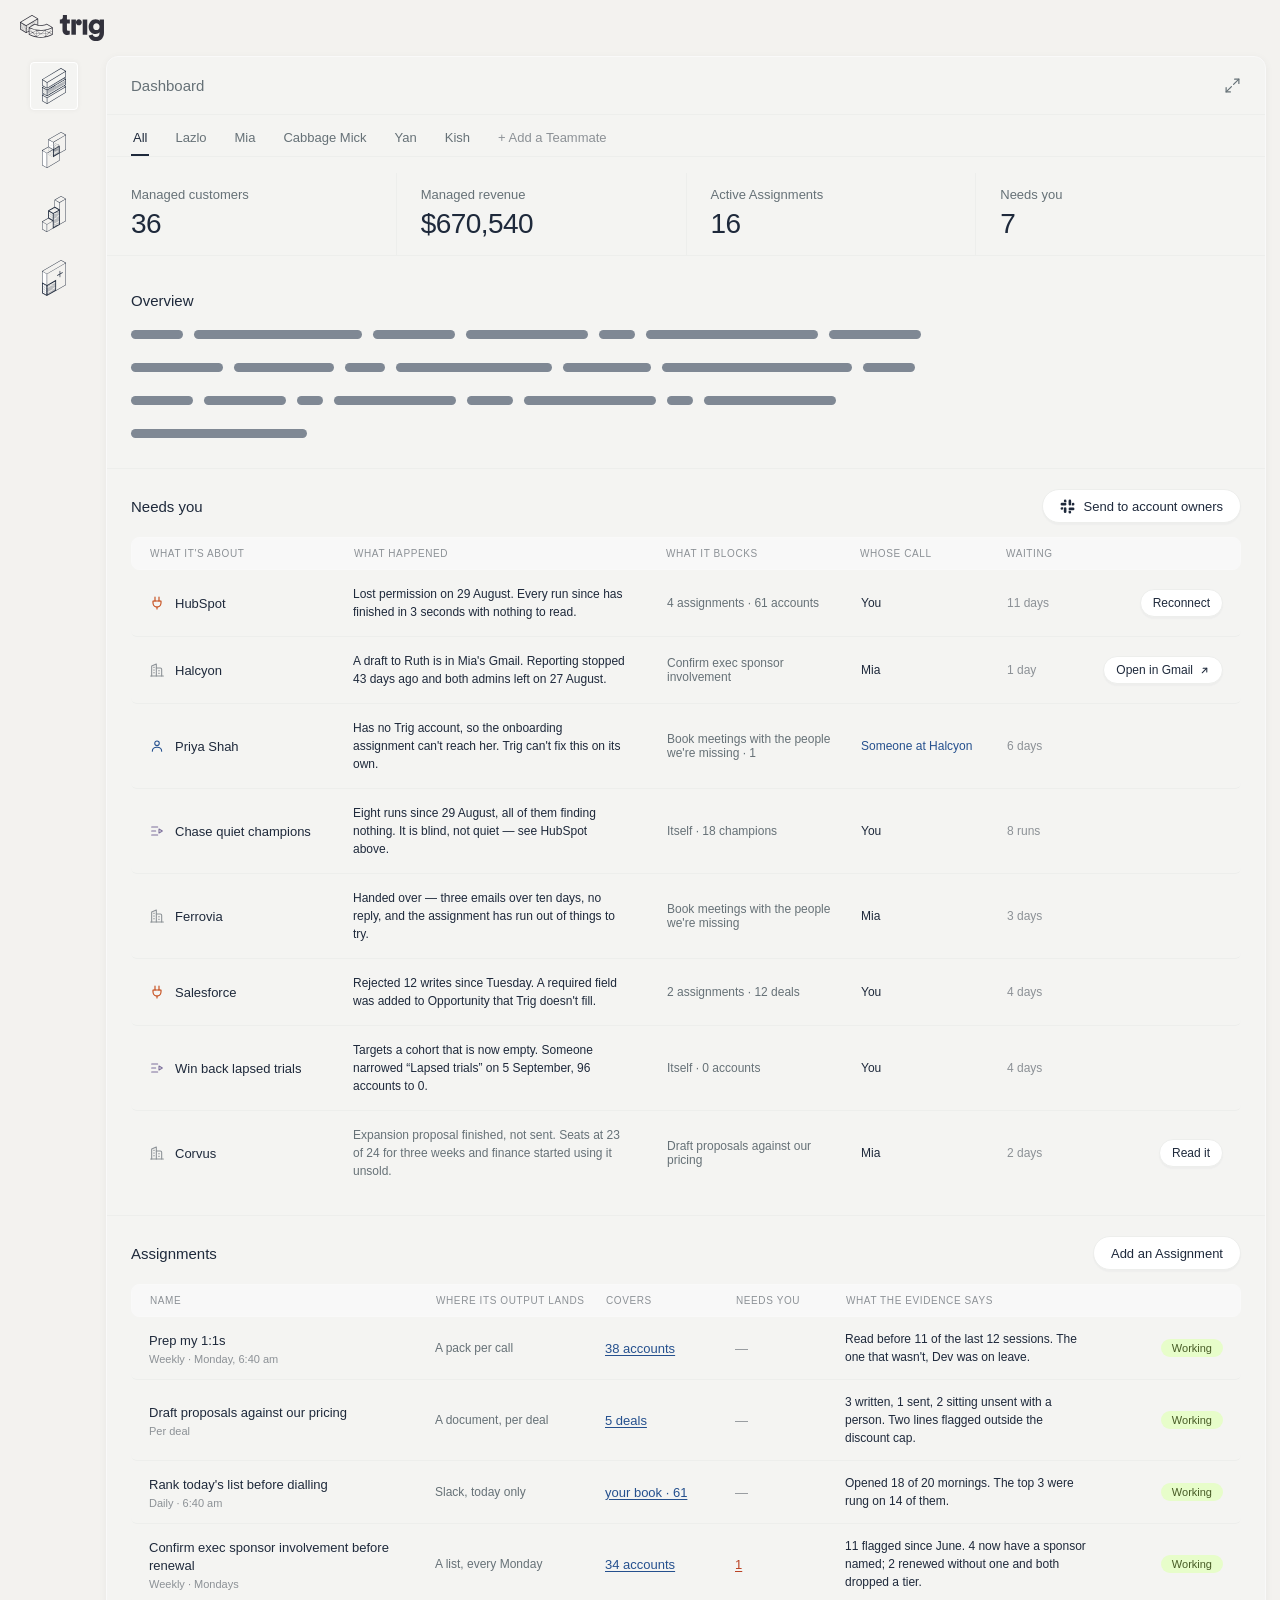
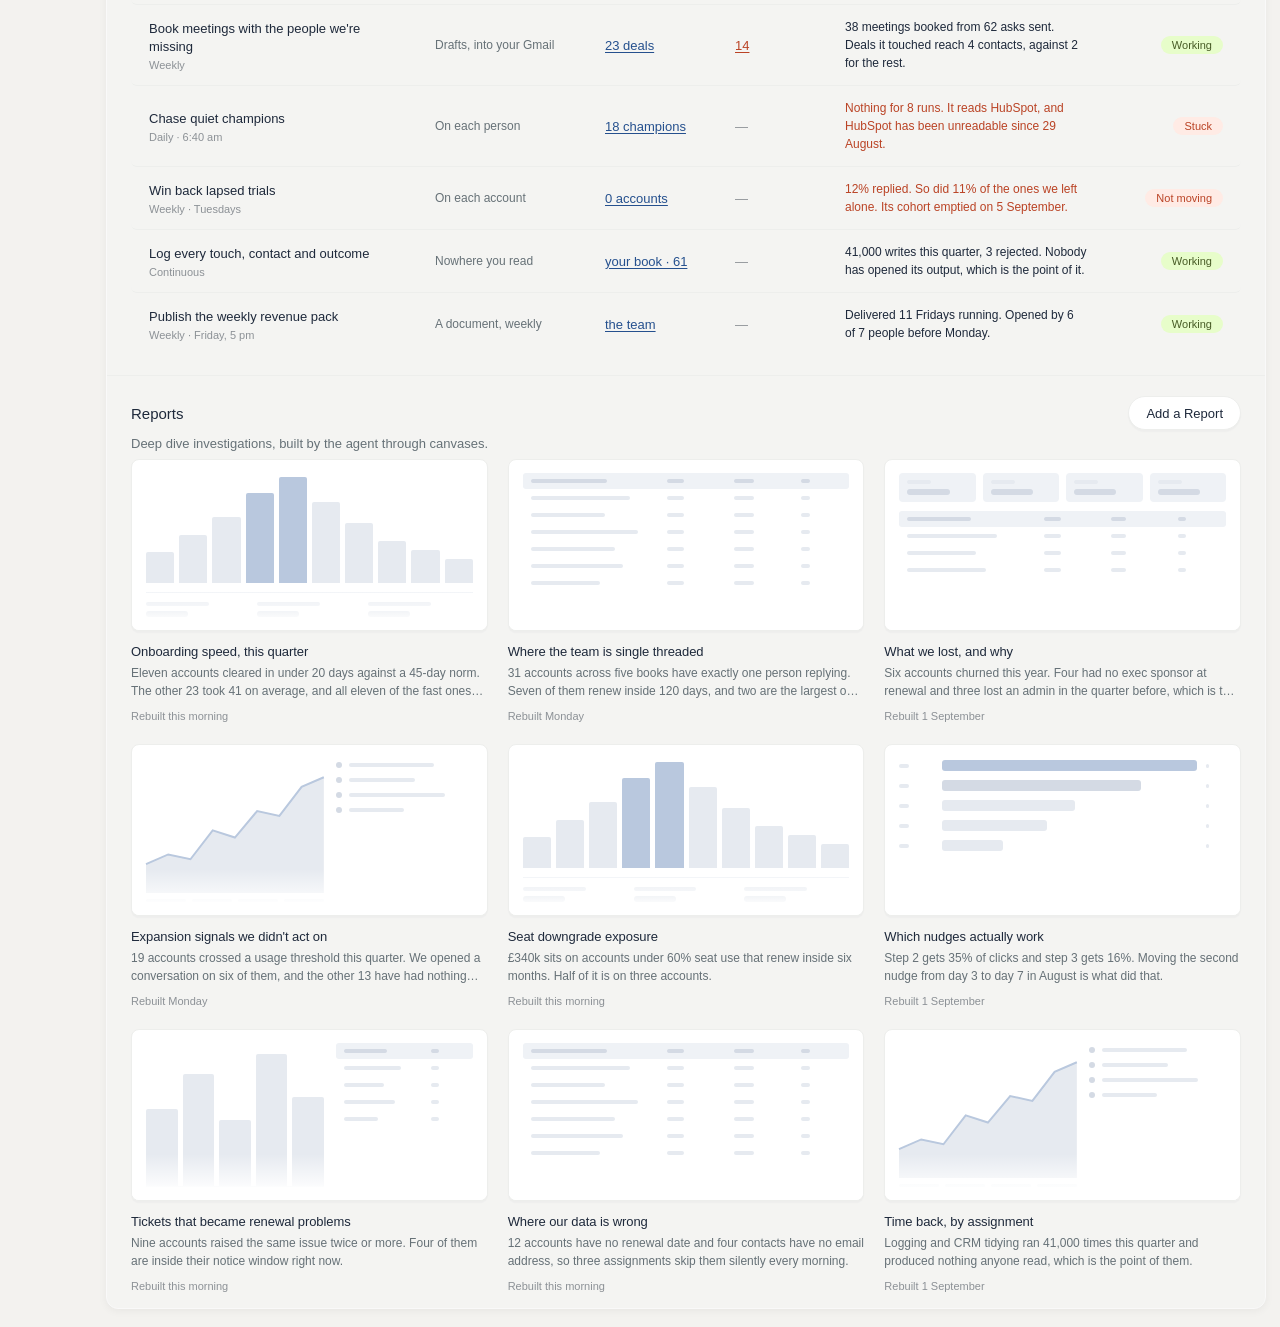
==== commit d95eab58: "Assignments drill in where they stand, on the dashboard too" ====
--- a/index.html
+++ b/index.html
@@ -58,8 +58,10 @@
           <h2>Assignments</h2>
           <button class="btn" type="button">Add an Assignment</button>
         </div>
-        <p class="filter-note" id="assignments-note"></p>
-        <div class="table assignments" id="assignments-list"></div>
+        <div id="asg-view">
+          <p class="filter-note" id="assignments-note"></p>
+          <div class="table assignments" id="assignments-list"></div>
+        </div>
       </section>
 
       <div class="divider"></div>
@@ -82,6 +84,7 @@
 <div id="scrim" data-open="false"></div>
 <aside id="drawer" data-open="false" aria-label="Review"></aside>
 <script type="module" src="shell.js"></script>
+<script type="module" src="drawer.js"></script>
 <script type="module" src="filter.js"></script>
 <script type="module" src="needs.js"></script>
 <script type="module" src="reports.js"></script>
--- a/styles.css
+++ b/styles.css
@@ -752,7 +752,7 @@
 
 /* trigger → steps → waits */
 .flowsteps { list-style: none; margin: 0; padding: 0; }
-.flowsteps li { display: grid; grid-template-columns: 24px 1fr auto; gap: 12px; align-items: center;
+.flowsteps li { display: grid; grid-template-columns: 24px 1fr 168px 92px; gap: 14px; align-items: center;
   background: var(--white); border: 1px solid var(--rule); border-radius: var(--r-md); padding: 10px 14px; }
 .flowsteps li.wait {
   display: flex; align-items: center; gap: 11px; border: 0; background: none; padding: 5px 0 5px 34px;
@@ -787,11 +787,318 @@
 .held-say { margin: 0; font-size: var(--t-sm); line-height: var(--lh-sm); }
 
 .set-table .row.item.hot { background: var(--white); box-shadow: var(--shadow-nav); border-radius: 4px; }
-.canvas-cols.runs { grid-template-columns: minmax(0, 1.55fr) minmax(0, 1fr); }
-
-.changelog { list-style: none; margin: 0; padding: 0; }
-.changelog li { display: flex; gap: 12px; padding: 7px 0; border-bottom: 1px solid var(--rule);
-  font-size: var(--t-sm); line-height: var(--lh-sm); }
-.changelog .cl-d { width: 46px; flex: none; color: var(--ink-3); font-variant-numeric: tabular-nums; }
-.changelog li.bad span:last-child { color: #ba4325; }
-.changelog li.good span:last-child { color: #077764; }
+
+
+/* how many are standing at each point, right now */
+.fs-through { font-size: var(--t-sm); color: var(--ink-2); font-variant-numeric: tabular-nums; text-align: right; }
+.fs-tag { text-align: right; }
+.flowsteps li.wait { justify-content: flex-start; }
+.wait-here {
+  margin-left: auto; font-size: var(--t-xs); color: var(--ink);
+  background: var(--panel2); border: 1px solid var(--edge);
+  border-radius: var(--r-pill); padding: 2px 10px;
+}
+
+/* -------------------------------------------------------- batch of drafts
+   Trig wrote them; a person decides which go. The bulk action puts the
+   chosen ones into Gmail — Trig never sends, and never composes. */
+
+.bulkbar {
+  display: flex; align-items: center; gap: 14px; flex-wrap: wrap;
+  background: var(--ink); color: var(--white);
+  border-radius: var(--r-md); padding: 11px 14px; margin: 18px 0 14px;
+  font-size: var(--t-sm);
+}
+.bulk-count strong { font-weight: 500; }
+.bulk-note { color: rgba(255,255,255,0.6); }
+.bulkbar .btn { margin-left: auto; }
+.bulkbar .btn.primary { background: var(--white); border-color: var(--white); color: var(--ink); }
+.bulkbar .btn:disabled { opacity: 0.4; cursor: default; }
+
+/* one checkbox, drawn */
+.cb { display: inline-flex; align-items: center; cursor: pointer; }
+.cb input { position: absolute; opacity: 0; width: 0; height: 0; }
+.cb span {
+  width: 15px; height: 15px; border-radius: 3px;
+  border: 1px solid var(--hair); background: var(--white); display: block; position: relative;
+}
+.cb input:checked + span { background: var(--ink); border-color: var(--ink); }
+.cb input:checked + span::after {
+  content: ""; position: absolute; left: 4px; top: 1px; width: 4px; height: 8px;
+  border: solid var(--white); border-width: 0 1.6px 1.6px 0; transform: rotate(45deg);
+}
+.cb input:indeterminate + span { background: var(--ink); border-color: var(--ink); }
+.cb input:indeterminate + span::after {
+  content: ""; position: absolute; left: 3px; top: 6px; width: 7px; height: 0;
+  border-top: 1.6px solid var(--white); transform: none;
+}
+.cb.all span { border-color: rgba(255,255,255,0.4); background: transparent; }
+.cb.all input:checked + span, .cb.all input:indeterminate + span { background: var(--white); border-color: var(--white); }
+.cb.all input:checked + span::after { border-color: var(--ink); }
+.cb.all input:indeterminate + span::after { border-top-color: var(--ink); }
+
+.drafts-table { padding: 0; }
+.drafts-table .row { grid-template-columns: 22px 132px 116px 1fr 72px; gap: 14px; align-items: start; }
+.drafts-table .row.head { align-items: center; }
+.drafts-table .row.item { padding: 11px 14px; border-bottom: 1px solid var(--rule); }
+.drafts-table .row.item:hover { background: var(--panel2); }
+.drafts-table .row.item[data-off] { opacity: 0.45; }
+
+.d-deal  { font-size: var(--t-md); font-weight: 500; }
+.d-fired { font-size: var(--t-sm); color: var(--ink-2); }
+.d-who   { display: flex; flex-direction: column; gap: 4px; min-width: 0; }
+.d-open  { font-size: var(--t-sm); line-height: var(--lh-sm); }
+.d-flag  { font-size: var(--t-sm); line-height: var(--lh-sm); color: #ba4325; }
+.d-full  { display: none; font-size: var(--t-sm); line-height: var(--lh-sm);
+           background: var(--white); border: 1px solid var(--rule); border-radius: var(--r-md);
+           padding: 11px 13px; margin-top: 4px; }
+.draft[data-open] .d-full { display: block; }
+.draft[data-open] .d-open { color: var(--ink-3); }
+.d-act { display: flex; justify-content: flex-end; }
+
+/* every count in a report is a door to the accounts behind it */
+.door {
+  border: 0; background: none; padding: 0; font: inherit; color: inherit;
+  cursor: pointer; text-decoration: underline; text-decoration-color: var(--hair);
+  text-underline-offset: 3px;
+}
+.door:hover { text-decoration-color: currentColor; }
+.fn .door { display: block; font-size: var(--t-lg); font-variant-numeric: tabular-nums; text-align: left; }
+.held-n .door { color: inherit; }
+.set-table .row.item .q { color: var(--ink-2); }
+
+
+/* a change sits in the run table, in the run order it affected */
+.runs-table .row.change {
+  display: flex; align-items: flex-start; gap: 14px;
+  padding: 9px 14px; background: var(--panel2);
+  border-top: 1px solid var(--rule); border-bottom: 1px solid var(--rule);
+}
+.runs-table .row.change .cl-d { width: 62px; flex: none; color: var(--ink-3); font-variant-numeric: tabular-nums; font-size: var(--t-sm); }
+.runs-table .row.change .cl-t { font-size: var(--t-sm); line-height: var(--lh-sm); }
+.runs-table .row.change.bad  .cl-t { color: #ba4325; }
+.runs-table .row.change.good .cl-t { color: #077764; }
+
+/* the accounts behind a count, in the drawer */
+.acct-list { list-style: none; margin: 0; padding: 0; }
+.acct-list li {
+  display: grid; grid-template-columns: 1fr auto; gap: 4px 16px;
+  padding: 10px 0; border-bottom: 1px solid var(--rule);
+}
+.al-name  { font-size: var(--t-md); font-weight: 500; }
+.al-where { font-size: var(--t-sm); color: var(--ink-2); text-align: right; }
+.al-sub   { grid-column: 1 / -1; font-size: var(--t-sm); line-height: var(--lh-sm); color: var(--ink-3); }
+
+/* a log in the drawer: dense, monospaced figures, nothing decorative */
+.log-table .row.item { padding: 8px 12px; font-size: var(--t-sm); line-height: var(--lh-sm); }
+.log-table .row.head { padding: 8px 12px; }
+.log-table .row.item span:first-child { color: var(--ink-3); font-variant-numeric: tabular-nums; }
+.proof-n .door { font: inherit; }
+
+/* ------------------------------------------------------------ call packs
+   Prep for a recurring customer call: what moved, what you promised, who
+   is in the room, what to raise, and what to leave alone. */
+
+.pack { border: 1px solid var(--rule); border-radius: var(--r-md); background: var(--white); margin-top: 14px; overflow: hidden; }
+.pack header {
+  display: flex; align-items: baseline; gap: 12px; flex-wrap: wrap;
+  padding: 12px 18px; border-bottom: 1px solid var(--rule); background: var(--panel2);
+}
+.pack-person { font-size: var(--t-sm); color: var(--ink-2); }
+
+.pack-waiting {
+  margin: 0; padding: 10px 18px; background: #fff6f4;
+  border-bottom: 1px solid var(--rule);
+  font-size: var(--t-sm); line-height: var(--lh-sm); color: #ba4325;
+}
+
+.pack-grid {
+  display: grid; grid-template-columns: minmax(0, 1.25fr) minmax(0, 1fr) 260px;
+  gap: 28px; padding: 4px 18px 16px; align-items: start;
+}
+.pack h3 {
+  margin: 16px 0 7px; font-size: var(--t-label); font-weight: 500;
+  letter-spacing: 0.06em; text-transform: uppercase; color: var(--ink-3);
+}
+
+/* what moved — dated, and direction carried by the words plus one mark */
+.moved { list-style: none; margin: 0; padding: 0; }
+.moved li { display: grid; grid-template-columns: 52px 1fr; gap: 12px; padding: 5px 0; align-items: baseline; }
+.mv-d { font-size: var(--t-xs); color: var(--ink-3); font-variant-numeric: tabular-nums; }
+.mv-t { font-size: var(--t-sm); line-height: var(--lh-sm); position: relative; padding-left: 13px; }
+.mv-t::before {
+  content: ""; position: absolute; left: 0; top: 7px;
+  width: 5px; height: 5px; border-radius: 50%; background: var(--ink-3);
+}
+.moved li.up   .mv-t::before { background: #01b89b; }
+.moved li.down .mv-t::before { background: #f97d5e; }
+
+/* promises and asks — the state is a word, not a colour alone */
+.promises { list-style: none; margin: 0; padding: 0; }
+.promises li { display: grid; grid-template-columns: 78px 1fr; gap: 10px; padding: 5px 0; align-items: baseline; }
+.pr-s { font-size: var(--t-xs); color: var(--ink-3); }
+.promises li.missed .pr-s { color: #ba4325; }
+.promises li.done .pr-s { color: #077764; }
+.promises li span:last-child { font-size: var(--t-sm); line-height: var(--lh-sm); }
+.promises li.missed span:last-child { color: var(--ink); }
+
+/* who is in the room */
+.pack-who { border-left: 1px solid var(--rule); padding-left: 22px; }
+.who { padding: 6px 0; border-bottom: 1px solid var(--rule); }
+.who-n { display: block; font-size: var(--t-sm); font-weight: 500; }
+.who-r { display: block; font-size: var(--t-xs); color: var(--ink-3); }
+.who-s { display: block; font-size: var(--t-xs); line-height: var(--lh-xs); color: var(--ink-2); margin-top: 3px; }
+.who.quiet .who-n { color: var(--ink-2); font-weight: 400; }
+
+/* the agenda, and the one thing not to say */
+.pack-agenda {
+  display: grid; grid-template-columns: minmax(0, 1.8fr) minmax(0, 1fr);
+  gap: 28px; padding: 2px 18px 18px; border-top: 1px solid var(--rule); align-items: start;
+}
+.agenda { list-style: none; margin: 0; padding: 0; counter-reset: ag; }
+.agenda li { position: relative; padding: 7px 0 7px 24px; border-bottom: 1px solid var(--rule); }
+.agenda li::before {
+  counter-increment: ag; content: counter(ag);
+  position: absolute; left: 2px; top: 8px;
+  font-size: var(--t-xs); color: var(--ink-3); font-variant-numeric: tabular-nums;
+}
+.ag-w { display: block; font-size: var(--t-md); line-height: var(--lh-md); }
+.ag-y { display: block; font-size: var(--t-sm); line-height: var(--lh-sm); color: var(--ink-2); margin-top: 2px; }
+.pack-leave { margin: 0; font-size: var(--t-sm); line-height: var(--lh-sm); color: var(--ink-2); }
+
+/* ------------------------------------------------- renewals with no sponsor
+   Which accounts, and enough about each to choose between them. */
+
+.rn-summary {
+  display: grid; grid-template-columns: repeat(3, auto) 1fr; gap: 32px; align-items: baseline;
+  background: var(--panel2); border: 1px solid var(--edge); border-radius: var(--r-md);
+  padding: 15px 18px; margin: 18px 0 16px;
+}
+.rn-n { display: block; font-size: var(--t-lg); font-weight: 500; font-variant-numeric: tabular-nums; }
+.rn-l { display: block; font-size: var(--t-xs); color: var(--ink-3); }
+.rn-say { margin: 0; font-size: var(--t-sm); line-height: var(--lh-sm); color: var(--ink-2); }
+
+.rn-table { padding: 0; }
+.rn-table .row {
+  grid-template-columns: 130px 92px 96px 168px 84px 140px 1fr 62px;
+  gap: 16px; align-items: start;
+}
+.rn-table .row.item { padding: 12px 14px; border-bottom: 1px solid var(--rule); cursor: pointer; }
+.rn-table .row.item:hover { background: var(--panel2); }
+.rn-table em { display: block; font-style: normal; font-size: var(--t-xs); line-height: var(--lh-xs); color: var(--ink-3); margin-top: 2px; }
+.rn-acct { font-size: var(--t-md); font-weight: 500; }
+.rn-val, .rn-when, .rn-contacts { font-size: var(--t-sm); font-variant-numeric: tabular-nums; }
+.rn-who, .rn-why { font-size: var(--t-sm); line-height: var(--lh-sm); }
+.rn-usage { font-size: var(--t-sm); }
+.rn-usage.falling { color: #ba4325; }
+.rn-usage.rising { color: #077764; }
+.rn-usage em { color: var(--ink-3); }
+.rn-go { display: flex; justify-content: flex-end; }
+
+/* the account, in the drawer */
+.rn-p { margin: 0 0 4px; font-size: var(--t-sm); line-height: var(--lh-sm); }
+.rn-p strong { font-weight: 500; }
+.verdict-p { background: var(--panel2); border: 1px solid var(--edge); border-radius: var(--r-md); padding: 12px 14px; }
+.rn-behaviour .row { align-items: baseline; }
+.rn-behaviour .row.item { padding: 8px 12px; font-size: var(--t-sm); line-height: var(--lh-sm); }
+.rn-figure { font-variant-numeric: tabular-nums; }
+.rn-figure.falling { color: #ba4325; }
+.rn-figure.rising { color: #077764; }
+
+/* ------------------------------------------------------------- the week
+   A diary of recurring calls. Days collapse; a call opens its pack. */
+
+.wk-summary {
+  display: grid; grid-template-columns: repeat(3, auto) 1fr; gap: 32px; align-items: baseline;
+  background: var(--panel2); border: 1px solid var(--edge); border-radius: var(--r-md);
+  padding: 15px 18px; margin: 18px 0 16px;
+}
+
+.wk-day + .wk-day { margin-top: 10px; }
+.wk-head {
+  display: flex; align-items: baseline; gap: 14px; width: 100%; text-align: left;
+  border: 0; background: none; font: inherit; cursor: pointer;
+  padding: 9px 12px; border-radius: var(--r-md);
+}
+.wk-head:hover { background: var(--panel2); }
+.wk-caret { flex: none; align-self: center; color: var(--ink-3); transition: transform 120ms ease; }
+.wk-day[data-open] .wk-caret { transform: rotate(90deg); }
+.wk-d    { font-size: var(--t-md); font-weight: 500; }
+.wk-date { font-size: var(--t-sm); color: var(--ink-2); }
+.wk-n    { font-size: var(--t-sm); color: var(--ink-3); }
+.wk-v    { font-size: var(--t-sm); color: var(--ink-3); font-variant-numeric: tabular-nums; }
+.wk-note { margin-left: auto; font-size: var(--t-xs); color: #ba4325; }
+
+.wk-calls { display: none; padding: 0 0 6px 12px; }
+.wk-day[data-open] .wk-calls { display: block; }
+
+.wk-call {
+  display: grid; grid-template-columns: 56px 1fr 74px 84px auto;
+  gap: 16px; align-items: start; width: 100%; text-align: left;
+  border: 0; border-bottom: 1px solid var(--rule); background: none; font: inherit;
+  cursor: pointer; padding: 11px 14px; border-radius: 6px;
+}
+.wk-call:hover { background: var(--panel2); }
+.wk-time { font-size: var(--t-sm); color: var(--ink-2); font-variant-numeric: tabular-nums; padding-top: 1px; }
+.wk-body { display: flex; flex-direction: column; gap: 3px; min-width: 0; }
+.wk-acct { font-size: var(--t-md); font-weight: 500; }
+.wk-acct em { font-style: normal; font-weight: 400; color: var(--ink-2); margin-left: 8px; font-size: var(--t-sm); }
+.wk-line { font-size: var(--t-sm); line-height: var(--lh-sm); color: var(--ink-2); }
+.wk-meta { font-size: var(--t-sm); color: var(--ink-2); font-variant-numeric: tabular-nums; padding-top: 1px; }
+.wk-state { font-size: var(--t-xs); color: var(--ink-3); padding-top: 2px; }
+.wk-state.unread { color: var(--ink); }
+.wk-flag {
+  font-size: var(--t-xs); color: #ba4325; background: #fff6f4;
+  border-radius: var(--r-pill); padding: 2px 9px; white-space: nowrap;
+}
+
+.pack-waiting.flush { margin: 0 0 4px; padding: 10px 12px; border: 1px solid var(--signal-200, #ffd3c7); border-radius: var(--r-md); }
+
+/* --------------------------------------------------- chase quiet champions
+   The outage is a banner over the report, not the report. */
+
+.outage {
+  background: #fff6f4; border: 1px solid #ffd3c7; border-radius: var(--r-md);
+  padding: 12px 16px; margin: 18px 0 4px;
+  font-size: var(--t-sm); line-height: var(--lh-sm); color: var(--ink);
+}
+.outage-t { font-weight: 500; color: #ba4325; }
+.outage .door { color: #ba4325; }
+
+.chase-table .row { align-items: start; }
+.chase-table .row.item { padding: 12px 14px; border-bottom: 1px solid var(--rule); font-size: var(--t-sm); line-height: var(--lh-sm); }
+.chase-table strong { font-weight: 500; }
+.chase-table em { display: block; font-style: normal; font-size: var(--t-xs); line-height: var(--lh-xs); color: var(--ink-3); margin-top: 2px; }
+.ch-n { font-variant-numeric: tabular-nums; }
+.ch-r { font-variant-numeric: tabular-nums; color: var(--ink-2); }
+.ch-r.good { color: #077764; }
+
+/* the conclusion the average was hiding */
+.finding {
+  background: var(--ink); color: var(--white);
+  border-radius: var(--r-md); padding: 16px 18px; margin-top: 16px;
+}
+.finding p { margin: 0 0 9px; font-size: var(--t-sm); line-height: var(--lh-sm); }
+.finding p:last-of-type { color: rgba(255,255,255,0.72); }
+.finding strong { font-weight: 500; }
+.finding em { font-style: italic; }
+.finding .btn { background: var(--white); border-color: var(--white); }
+.finding .btn.primary { background: var(--white); color: var(--ink); }
+.finding .btn:not(.primary) { background: transparent; border-color: rgba(255,255,255,0.3); color: var(--white); }
+
+/* a row that is information, not a door */
+.wk-call.flat { cursor: default; }
+.wk-call.flat:hover { background: none; }
+.wk-call.flat .wk-acct { font-weight: 400; color: var(--ink-2); }
+
+/* the line to open with */
+.opener {
+  margin: 0; padding: 11px 13px;
+  background: var(--white); border: 1px solid var(--rule); border-radius: var(--r-md);
+  font-size: var(--t-md); line-height: var(--lh-md);
+}
+
+/* Drilled in inside a dashboard section: the navigator sits under the
+   section head rather than replacing the page, so keep it modest. */
+#asg-view .stepped { min-height: 520px; border-top: 1px solid var(--rule); }
+#asg-view .col-list { padding-top: 4px; }
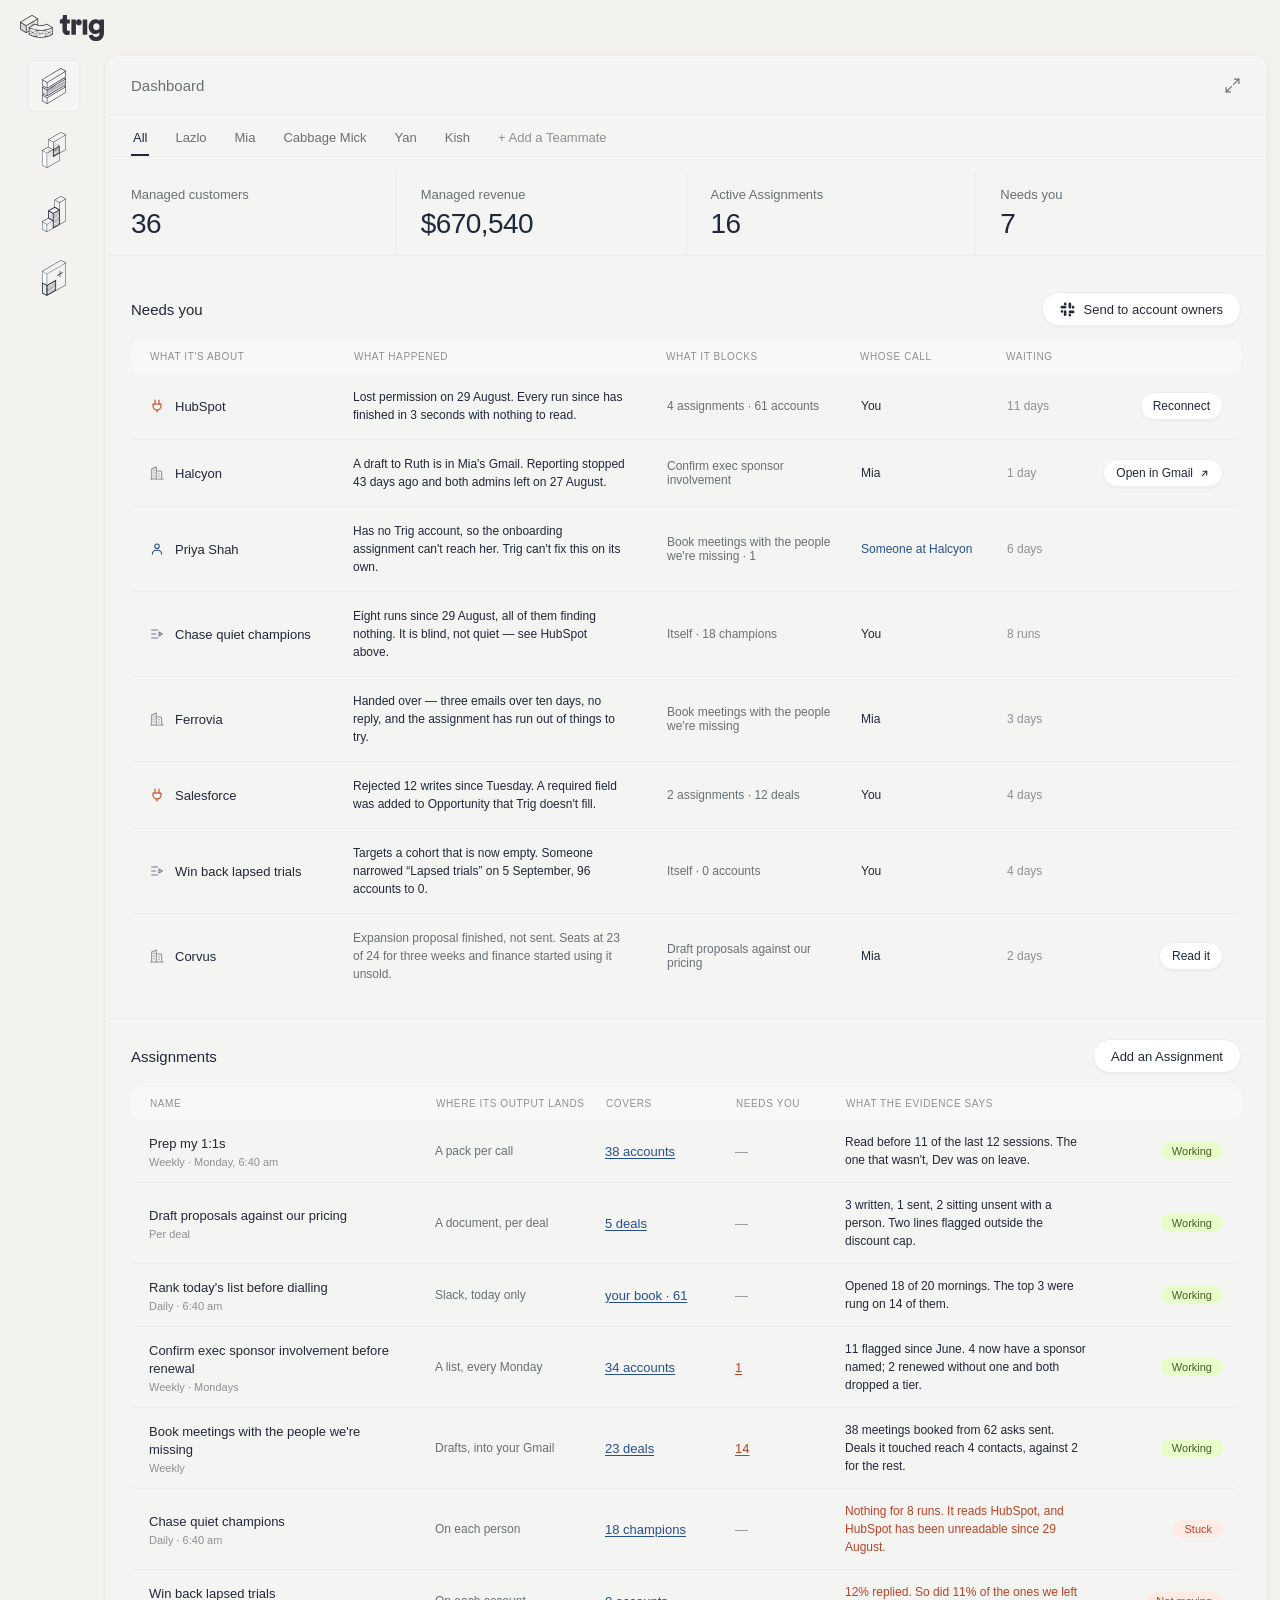
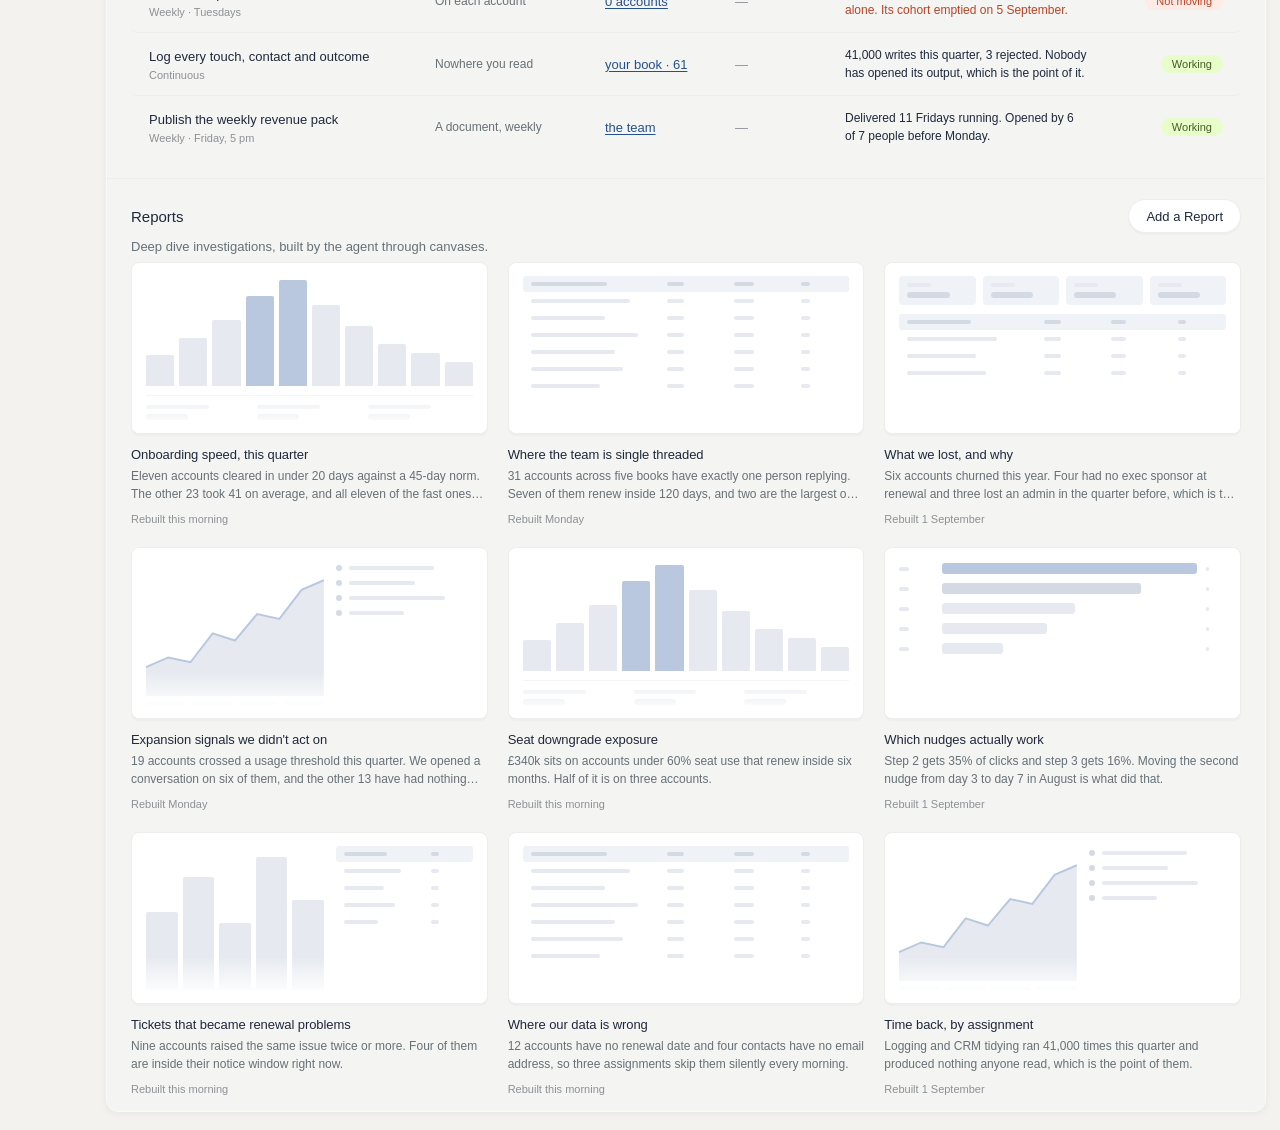
==== commit 2d6fbc17: "Remove the Overview section" ====
--- a/index.html
+++ b/index.html
@@ -35,13 +35,6 @@
       <div class="stat"><dt>Needs you</dt><dd id="needs-count">3</dd></div>
       </dl>
 
-      <section class="overview">
-        <h2>Overview</h2>
-        <div class="line"><span class="flow prose"><i style="width:52px"></i><i style="width:168px"></i><i style="width:82px"></i><i style="width:122px"></i><i style="width:36px"></i><i style="width:172px"></i><i style="width:92px"></i></span></div>
-        <div class="line"><span class="flow prose"><i style="width:92px"></i><i style="width:100px"></i><i style="width:40px"></i><i style="width:156px"></i><i style="width:88px"></i><i style="width:190px"></i><i style="width:52px"></i></span></div>
-        <div class="line"><span class="flow prose"><i style="width:62px"></i><i style="width:82px"></i><i style="width:26px"></i><i style="width:122px"></i><i style="width:46px"></i><i style="width:132px"></i><i style="width:26px"></i><i style="width:132px"></i></span></div>
-        <div class="line"><span class="flow prose"><i style="width:176px"></i></span></div>
-      </section>
 
       <section>
         <div class="section-head">
--- a/styles.css
+++ b/styles.css
@@ -212,15 +212,10 @@
   display: block; height: 4px; border-radius: 2px;
   background: var(--flow-3);
 }
-.flow.prose { gap: 11px; }
-.flow.prose i { height: 9px; border-radius: 5px; background: var(--flow-1); }
 .flow.name { gap: 9px; }
 .flow.name i { height: 5px; border-radius: 3px; background: var(--flow-2); }
 .flow.cell i { background: var(--flow-2); }
 
-.overview { padding: 20px 24px 26px; border-bottom: 1px solid var(--rule); }
-.overview h2 { margin: 0 0 16px; font-size: var(--t-lg); font-weight: 500; }
-.overview .line + .line { margin-top: 15px; }
 
 /* ---------------------------------------------------------------- table */
 
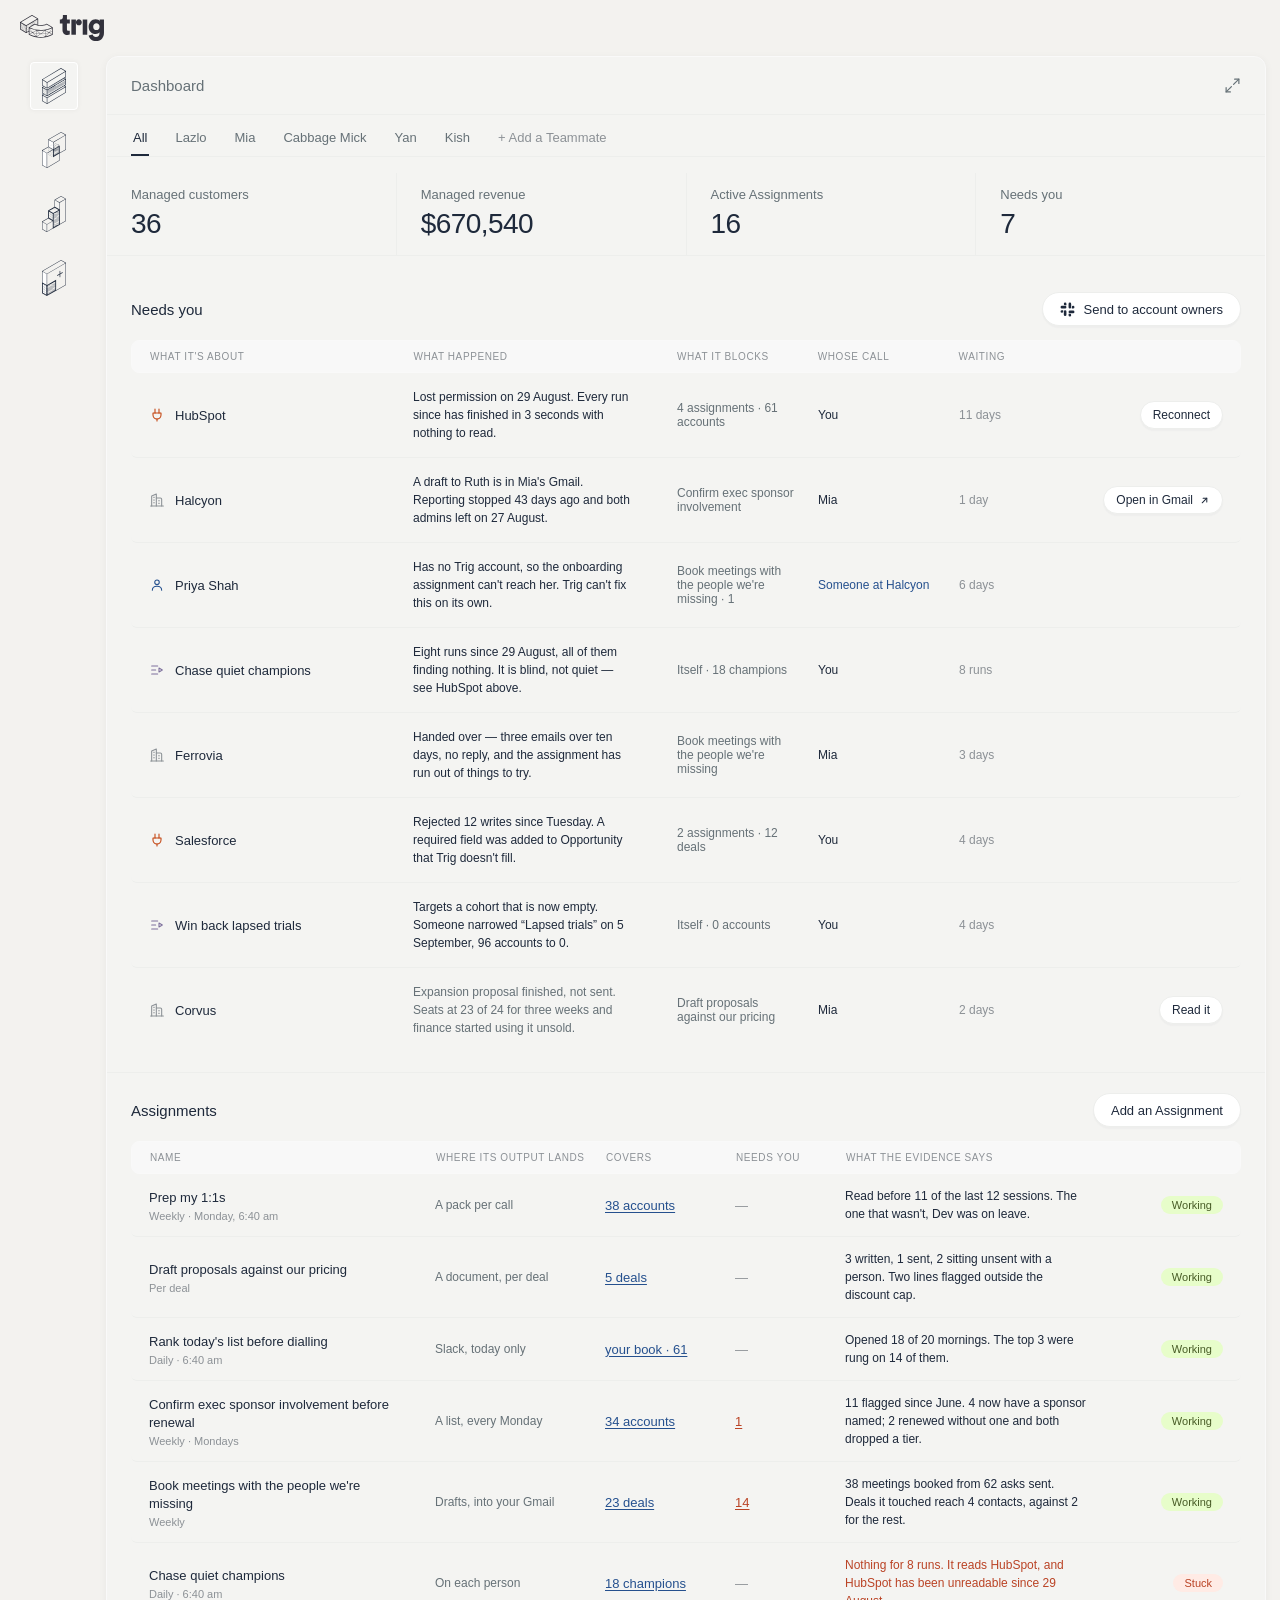
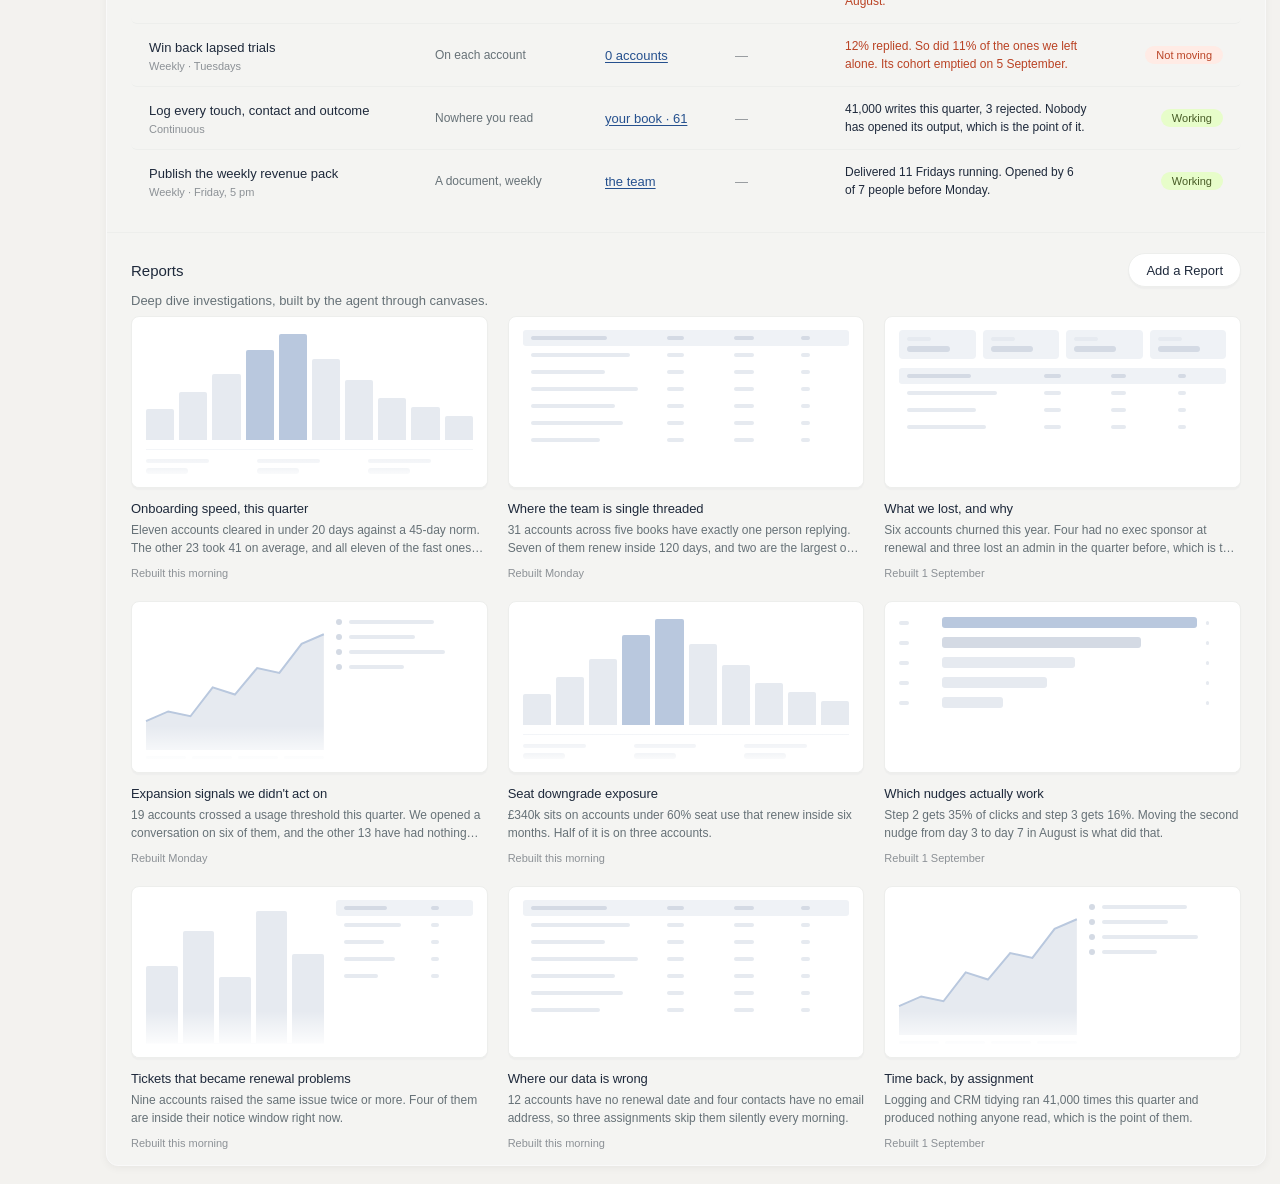
==== commit 2ee9fd1f: "The assignment builder: one question, then a brief you correct Add an Assignment now opens in situ, " ====
--- a/index.html
+++ b/index.html
@@ -49,7 +49,7 @@
       <section>
         <div class="section-head">
           <h2>Assignments</h2>
-          <button class="btn" type="button">Add an Assignment</button>
+          <button class="btn" type="button" data-add-assignment>Add an Assignment</button>
         </div>
         <div id="asg-view">
           <p class="filter-note" id="assignments-note"></p>
@@ -82,5 +82,6 @@
 <script type="module" src="needs.js"></script>
 <script type="module" src="reports.js"></script>
 <script type="module" src="assignments.js"></script>
+    <script type="module" src="builder.js"></script>
 </body>
 </html>
--- a/styles.css
+++ b/styles.css
@@ -17,8 +17,7 @@
   --shadow-card: 0 2px 8px 0 rgba(0, 0, 0, 0.05);
   --shadow-nav:  0 2px 1px rgba(140, 145, 150, 0.05);
 
-  /* flow — the three greek weights */
-  --flow-1: #7f8894; /* prose */
+  /* flow — the two greek weights still in use */
   --flow-2: #9aa0aa; /* names */
   --flow-3: #c3c7cd; /* data */
 
@@ -227,7 +226,8 @@
 }
 .table.has-status .row { grid-template-columns: 1fr 300px 300px 300px 300px 190px; }
 
-.table .row.head {
+.table .row.head,
+.col-head {
   background: var(--panel2);
   border: 1px solid var(--edge);
   border-radius: var(--r-md);
@@ -237,6 +237,9 @@
   text-transform: uppercase;
   color: var(--ink-3);
 }
+/* Same component as the table head, inset to sit over its own column: 12px
+   so the label's text lines up with the 8 + 12 of the rows beneath it. */
+.col-head { padding: 10px 12px; margin-bottom: 4px; }
 .table .row.item { padding: 15px 18px; border-bottom: 1px solid var(--rule); }
 .table .row.item:last-child { border-bottom: 0; }
 
@@ -270,7 +273,13 @@
 
 /* ---------------------------------------------------------- needs action */
 
-.table.needs .row { grid-template-columns: 186px 1fr 176px 128px 66px 132px; gap: 18px; }
+/* 25 / 25 / then the four data points share the last half evenly.
+   2+2+1+1+1+1 = 8 tracks of free space, so the first two are 2/8 each and
+   the rest 1/8. minmax(0,…) so a long cell narrows instead of overflowing. */
+.table.needs .row {
+  grid-template-columns: repeat(2, minmax(0, 2fr)) repeat(4, minmax(0, 1fr));
+  gap: 18px;
+}
 .table .row.need { cursor: pointer; border-radius: 6px; }
 .table .row.need:hover { background: var(--panel2); }
 .table .row.need:focus-visible { outline: 2px solid var(--ink); outline-offset: -2px; }
@@ -548,17 +557,31 @@
 .col { min-width: 0; }
 /* 24px matches .table, so a row sits at the same x whether the table is
    full width or is column 1. Without it the list shifts 10px on select. */
-.col-list { width: 344px; flex: none; border-right: 1px solid var(--rule); padding: 0 24px 14px; }
-.col-subjects { width: 308px; flex: none; border-right: 1px solid var(--rule); padding: 0 16px 12px; }
-.col-canvas { flex: 1 1 0; padding: 4px 26px 24px; min-width: 0; }
-.stepped.collapsed .col-canvas { padding-left: 26px; }
+/* Proportional, not fixed: a quarter each for the list and its subjects,
+   half for the work. Below lg they even out to thirds, because at that
+   width a 50% canvas is narrower than the two columns feeding it.
+   lg is 1024px — Tailwind v4's default, which the app does not override. */
+.col-list { flex: 0 0 25%; border-right: 1px solid var(--rule); padding: 0 24px 14px; }
+.col-subjects { flex: 0 0 25%; border-right: 1px solid var(--rule); padding: 0 8px 8px; }
+/* grows, so when a run makes one thing and column 2 steps out of the
+   way, the canvas takes the quarter it left behind rather than a gap */
+.col-canvas { flex: 1 1 50%; padding: 16px 32px 32px; min-width: 0; }
+.stepped.collapsed .col-canvas { padding-left: 32px; }
+
+@media (max-width: 1023.98px) {
+  .col-list, .col-subjects { flex-basis: 33.3333%; }
+  .col-canvas { flex-basis: 33.3333%; }
+  /* a third of 1024 leaves the canvas ~277px of content: the layouts that
+     split it in two have to stop splitting, or each half is 124px */
+  .canvas-cols, .seq-cols, .doc-split { grid-template-columns: 1fr; }
+}
 
 
 
 .subj {
   display: flex; flex-direction: column; gap: 2px; width: 100%; text-align: left;
   border: 0; background: none; font: inherit; cursor: pointer;
-  padding: 9px 10px; border-radius: 6px; color: var(--ink);
+  padding: 8px 12px; border-radius: 6px; color: var(--ink);
 }
 .subj:hover { background: var(--panel2); }
 .subj.on { background: var(--white); box-shadow: var(--shadow-nav); }
@@ -577,7 +600,7 @@
   padding: 4px 11px; font-size: var(--t-xs); color: var(--ink-2);
 }
 .grp {
-  padding: 12px 10px 5px; font-size: var(--t-label); letter-spacing: 0.06em;
+  padding: 12px 12px 5px; font-size: var(--t-label); letter-spacing: 0.06em;
   text-transform: uppercase; color: var(--ink-3);
 }
 .grp.warn { color: #ba4325; }
@@ -902,8 +925,8 @@
 .pack-person { font-size: var(--t-sm); color: var(--ink-2); }
 
 .pack-waiting {
-  margin: 0; padding: 10px 18px; background: #fff6f4;
-  border-bottom: 1px solid var(--rule);
+  margin: 14px 0 0; padding: 10px 12px; background: #fff6f4;
+  border: 1px solid var(--signal-200, #ffd3c7); border-radius: var(--r-md);
   font-size: var(--t-sm); line-height: var(--lh-sm); color: #ba4325;
 }
 
@@ -996,6 +1019,8 @@
 .verdict-p { background: var(--panel2); border: 1px solid var(--edge); border-radius: var(--r-md); padding: 12px 14px; }
 .rn-behaviour .row { align-items: baseline; }
 .rn-behaviour .row.item { padding: 8px 12px; font-size: var(--t-sm); line-height: var(--lh-sm); }
+.row.item.rn { cursor: pointer; }
+.row.item.rn:hover { background: var(--panel2); }
 .rn-figure { font-variant-numeric: tabular-nums; }
 .rn-figure.falling { color: #ba4325; }
 .rn-figure.rising { color: #077764; }
@@ -1047,7 +1072,6 @@
   border-radius: var(--r-pill); padding: 2px 9px; white-space: nowrap;
 }
 
-.pack-waiting.flush { margin: 0 0 4px; padding: 10px 12px; border: 1px solid var(--signal-200, #ffd3c7); border-radius: var(--r-md); }
 
 /* --------------------------------------------------- chase quiet champions
    The outage is a banner over the report, not the report. */
@@ -1097,3 +1121,149 @@
    section head rather than replacing the page, so keep it modest. */
 #asg-view .stepped { min-height: 520px; border-top: 1px solid var(--rule); }
 #asg-view .col-list { padding-top: 4px; }
+
+/* ---------------------------------------------------------- the write log
+   Administrative, so it leads with what failed and what changed, and
+   describes the rest rather than listing it. */
+
+.wl-fail {
+  border: 1px solid #ffd3c7; background: #fff6f4;
+  border-radius: var(--r-md); padding: 12px 14px; margin-bottom: 8px;
+}
+.wl-fail-top { display: flex; align-items: baseline; gap: 10px; flex-wrap: wrap; margin-bottom: 5px; }
+.wl-acct { font-size: var(--t-md); font-weight: 500; }
+.wl-obj  { font-size: var(--t-sm); color: var(--ink-2); }
+.wl-when { margin-left: auto; font-size: var(--t-xs); color: var(--ink-3); font-variant-numeric: tabular-nums; }
+.wl-err { margin: 0 0 4px; font-size: var(--t-sm); font-weight: 500; color: #ba4325; }
+.wl-detail { margin: 0 0 8px; font-size: var(--t-sm); line-height: var(--lh-sm); color: var(--ink); }
+.wl-kv { display: grid; grid-template-columns: 148px 1fr; gap: 3px 12px; margin: 0; }
+.wl-kv dt { font-size: var(--t-xs); color: var(--ink-3); }
+.wl-kv dd { margin: 0; font-size: var(--t-sm); line-height: var(--lh-sm); }
+
+.wl-note { margin: 8px 0 0; font-size: var(--t-sm); line-height: var(--lh-sm); color: var(--ink-2); }
+.wl-note.top { margin: 0 0 10px; }
+
+.wl-table .row.item { padding: 8px 12px; font-size: var(--t-sm); }
+.wl-change { font-variant-numeric: tabular-nums; }
+
+.wl-comp { display: flex; flex-direction: column; }
+.wl-comp.tight .wl-row { padding: 4px 0; }
+.wl-row {
+  display: grid; grid-template-columns: 132px 96px 44px 1fr; gap: 14px;
+  align-items: center; padding: 6px 0; border-bottom: 1px solid var(--rule);
+}
+.wl-kind { font-size: var(--t-sm); }
+.wl-bar { height: 6px; border-radius: 3px; background: var(--sk-3); overflow: hidden; }
+.wl-bar span { display: block; height: 6px; background: var(--sk-1); border-radius: 3px; }
+.wl-n { font-size: var(--t-sm); font-variant-numeric: tabular-nums; color: var(--ink-2); }
+.wl-where { font-size: var(--t-xs); line-height: var(--lh-xs); color: var(--ink-3); }
+
+.wl-trust {
+  margin: 18px 0 0; padding: 12px 14px;
+  background: var(--panel2); border: 1px solid var(--edge); border-radius: var(--r-md);
+  font-size: var(--t-sm); line-height: var(--lh-sm); color: var(--ink-2);
+}
+
+/* --------------------------------------------------- agenda in column 2 */
+.col-subjects.agenda { padding-top: 0; }
+.a2-figures { display: flex; flex-direction: column; gap: 2px; padding: 8px 12px 12px; border-bottom: 1px solid var(--rule); margin-bottom: 6px; }
+.a2-figures div { display: flex; align-items: baseline; gap: 8px; }
+.a2-n { font-size: var(--t-md); font-weight: 500; font-variant-numeric: tabular-nums; }
+.a2-l { font-size: var(--t-xs); color: var(--ink-3); }
+
+.a2-head {
+  display: flex; align-items: center; gap: 9px; width: 100%; text-align: left;
+  border: 0; background: none; font: inherit; cursor: pointer; padding: 8px 12px; border-radius: 6px;
+}
+.a2-head:hover { background: var(--panel2); }
+.a2-group[data-open] .wk-caret { transform: rotate(90deg); }
+.a2-d { font-size: var(--t-sm); font-weight: 500; }
+.a2-c { margin-left: auto; font-size: var(--t-xs); color: var(--ink-3); }
+.a2-items { display: none; }
+.a2-group[data-open] .a2-items { display: block; }
+
+.a2-item {
+  display: grid; grid-template-columns: 44px 1fr; gap: 10px; width: 100%; text-align: left;
+  border: 0; background: none; font: inherit; cursor: pointer; padding: 8px 12px; border-radius: 6px;
+}
+.a2-item:hover { background: var(--panel2); }
+.a2-item.on { background: var(--white); box-shadow: var(--shadow-nav); }
+.a2-item.flat { cursor: default; }
+.a2-item.flat:hover { background: none; }
+.a2-lead { font-size: var(--t-xs); color: var(--ink-3); font-variant-numeric: tabular-nums; padding-top: 2px; }
+.a2-b { display: flex; flex-direction: column; gap: 1px; min-width: 0; }
+.a2-t { font-size: var(--t-sm); font-weight: 500; }
+.a2-s { font-size: var(--t-xs); line-height: var(--lh-xs); color: var(--ink-3); }
+.a2-dot { display: inline-block; width: 5px; height: 5px; border-radius: 50%; background: #25508e; margin-left: 6px; vertical-align: 2px; }
+
+/* one way back out of a depth pane */
+.back-pane {
+  display: inline-flex; align-items: center; gap: 6px; margin: 12px 0 2px -4px;
+  border: 0; background: none; padding: 4px; font: inherit;
+  font-size: var(--t-sm); color: var(--ink-2); cursor: pointer; border-radius: 5px;
+}
+.back-pane:hover { color: var(--ink); background: var(--panel2); }
+
+/* a drawer row that leads deeper */
+.acct-list li.deep { cursor: pointer; border-radius: 6px; padding: 10px 8px; margin: 0 -8px; }
+.acct-list li.deep:hover { background: var(--panel2); }
+
+/* ------------------------------------------------------ a pack, as a pane
+   Was drawer content; the eyebrow and body wrapper are the pane's
+   equivalents of .drawer-kind and .drawer-body. */
+.canvas-kind {
+  margin: 0 0 6px; font-size: var(--t-xs); letter-spacing: 0.06em;
+  text-transform: uppercase; color: var(--ink-3);
+}
+.pack-body { max-width: 720px; }
+
+/* ------------------------------------------------------ assignment builder
+   One question, then a brief. The brief reuses the table row so a line you
+   are correcting sits at the same x as a row in the list behind it. */
+.bd { max-width: 780px; padding: 4px 0 24px; }
+.bd-head { margin: 0 0 18px; }
+.bd-head h2 { margin: 0 0 5px; font-size: var(--t-lg); font-weight: 500; letter-spacing: -0.005em; }
+
+.bd-ask { display: flex; gap: 10px; align-items: center; }
+.bd-input {
+  flex: 1 1 auto; min-width: 0; height: 40px; padding: 0 14px;
+  font: inherit; font-size: var(--t-md); color: var(--ink);
+  background: var(--white); border: 1px solid var(--rule); border-radius: var(--r-md);
+}
+.bd-input::placeholder { color: var(--ink-3); }
+.bd-input:focus { outline: 2px solid #25508e; outline-offset: -1px; border-color: transparent; }
+
+.bd-eg { display: flex; flex-wrap: wrap; align-items: center; gap: 7px; margin-top: 16px; }
+.bd-eg-label {
+  font-size: var(--t-label); letter-spacing: 0.06em; text-transform: uppercase;
+  color: var(--ink-3); margin-right: 3px;
+}
+.bd-chip {
+  border: 1px solid var(--rule); background: var(--panel2); border-radius: var(--r-pill);
+  padding: 5px 11px; font: inherit; font-size: var(--t-xs); color: var(--ink-2); cursor: pointer;
+}
+.bd-chip:hover { background: var(--white); color: var(--ink); box-shadow: var(--shadow-nav); }
+
+.bd-ok { margin: 0 0 6px; font-size: var(--t-sm); line-height: var(--lh-sm); color: #077764; }
+
+.bd-verdict { border-radius: var(--r-md); padding: 16px 18px; margin: 0 0 6px; }
+.bd-verdict.ask { background: #fffaf2; border: 1px solid #f0e2cc; }
+.bd-verdict.q { background: var(--panel2); border: 1px solid var(--edge); }
+.bd-v-t { margin: 0 0 6px; font-size: var(--t-md); font-weight: 500; }
+.bd-v-a { margin: 0; font-size: var(--t-sm); line-height: var(--lh-sm); color: var(--ink-2); }
+
+.bd-opts { display: flex; flex-direction: column; gap: 6px; margin-top: 12px; }
+.bd-opt { display: flex; align-items: baseline; gap: 9px; font-size: var(--t-sm); cursor: pointer; }
+
+/* the brief's lines, on the same grid as a table row */
+.table.bd-lines { padding: 0; }
+.table.bd-lines .row { grid-template-columns: 150px 220px 1fr 92px; gap: 16px; align-items: baseline; }
+.table.bd-lines .row.head { padding: 0; background: none; border: 0; min-height: 0; }
+.bd-label { font-size: var(--t-xs); color: var(--ink-3); }
+.bd-value { font-size: var(--t-sm); font-weight: 500; }
+.bd-note { font-size: var(--t-xs); line-height: var(--lh-xs); color: var(--ink-2); }
+.bd-change { text-align: right; }
+.bd-line .bd-change .btn { opacity: 0; }
+.bd-line:hover .bd-change .btn,
+.bd-line:focus-within .bd-change .btn { opacity: 1; }
+.bd-verdict.ok { background: #f2faf7; border: 1px solid #cfe8df; }
